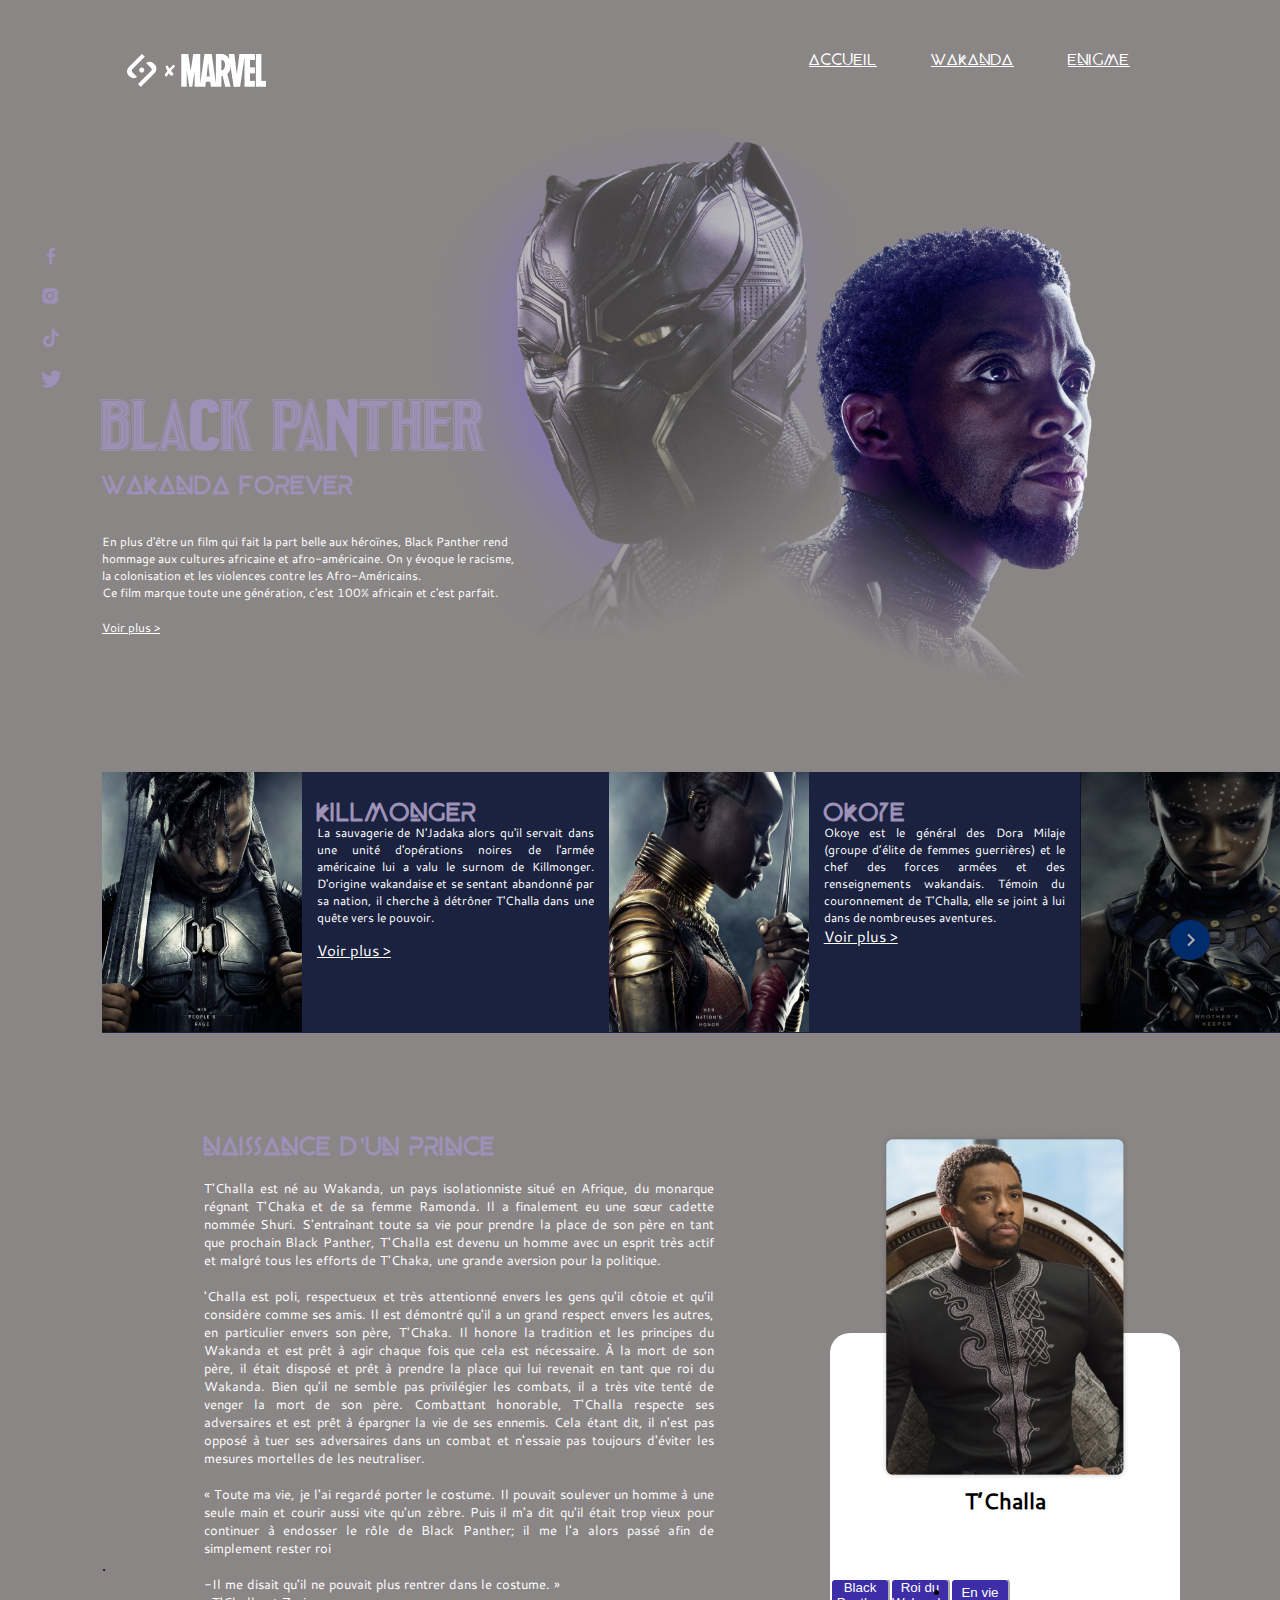
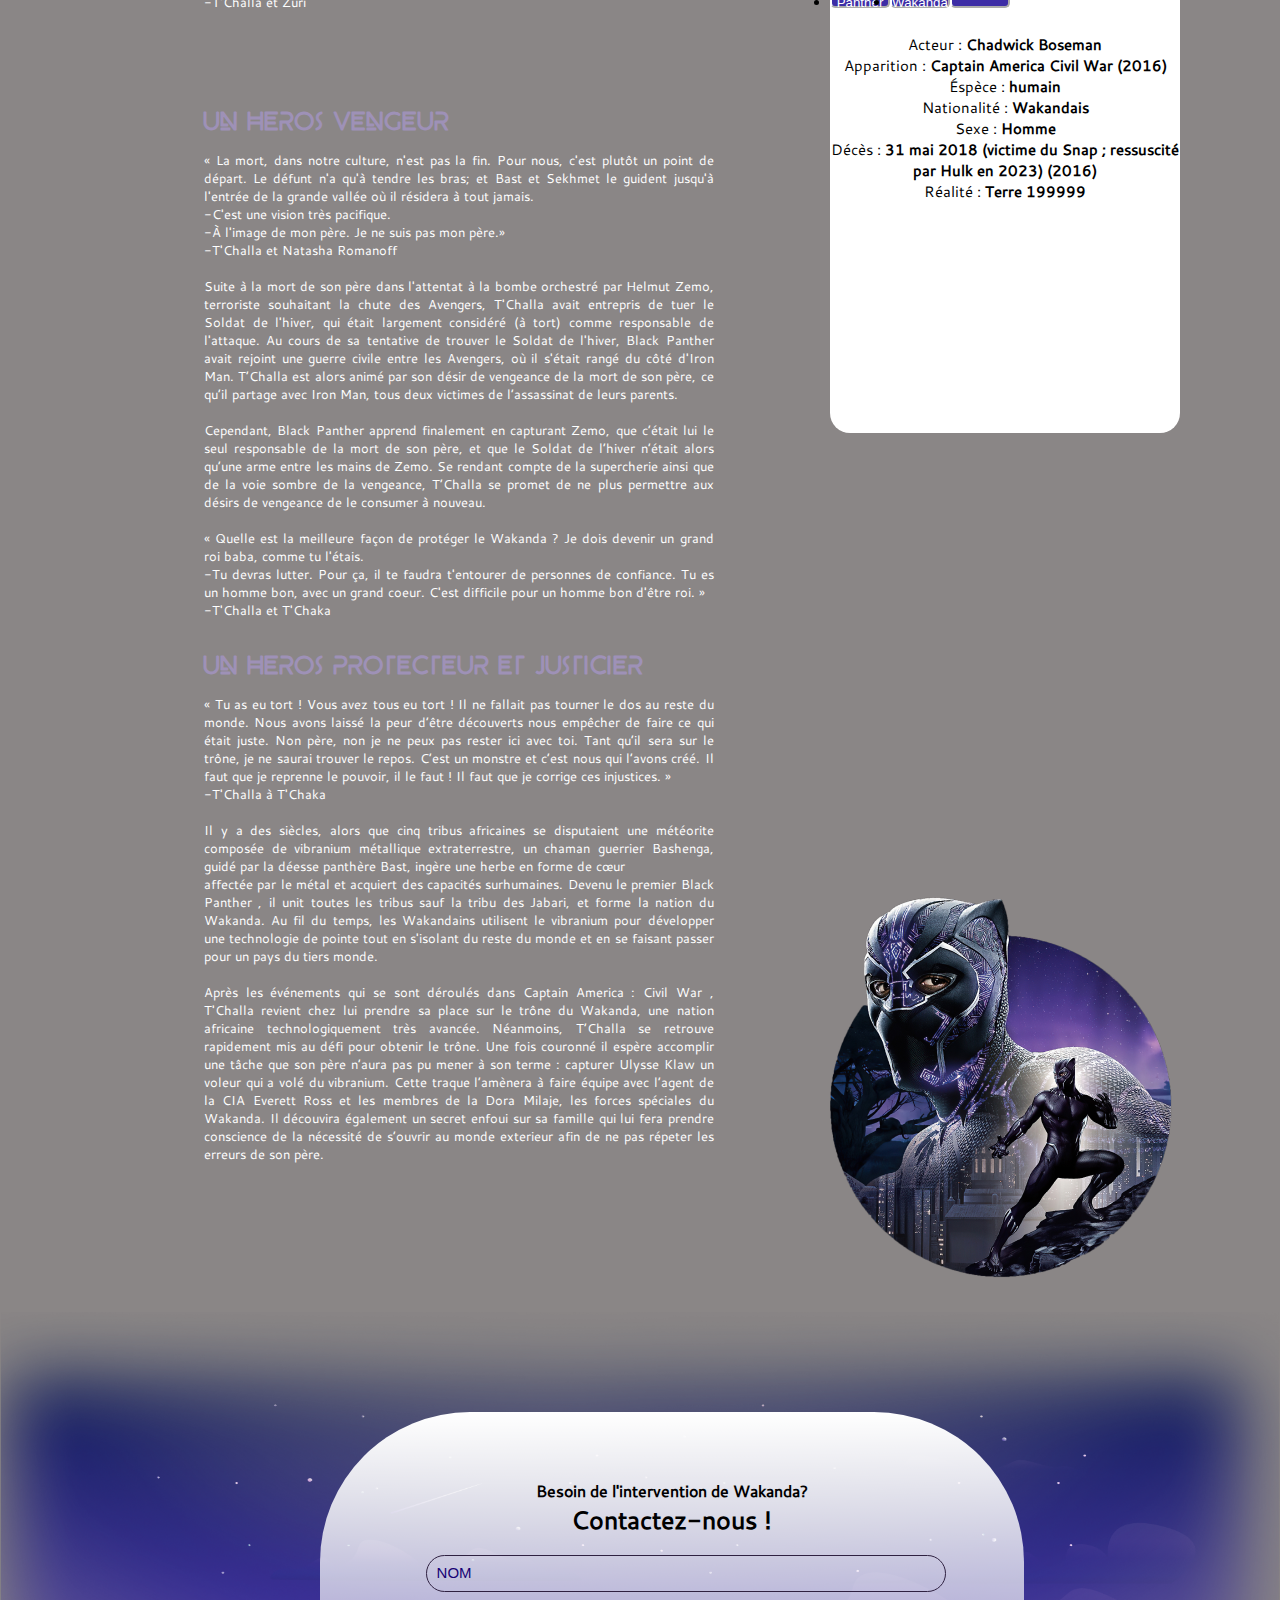
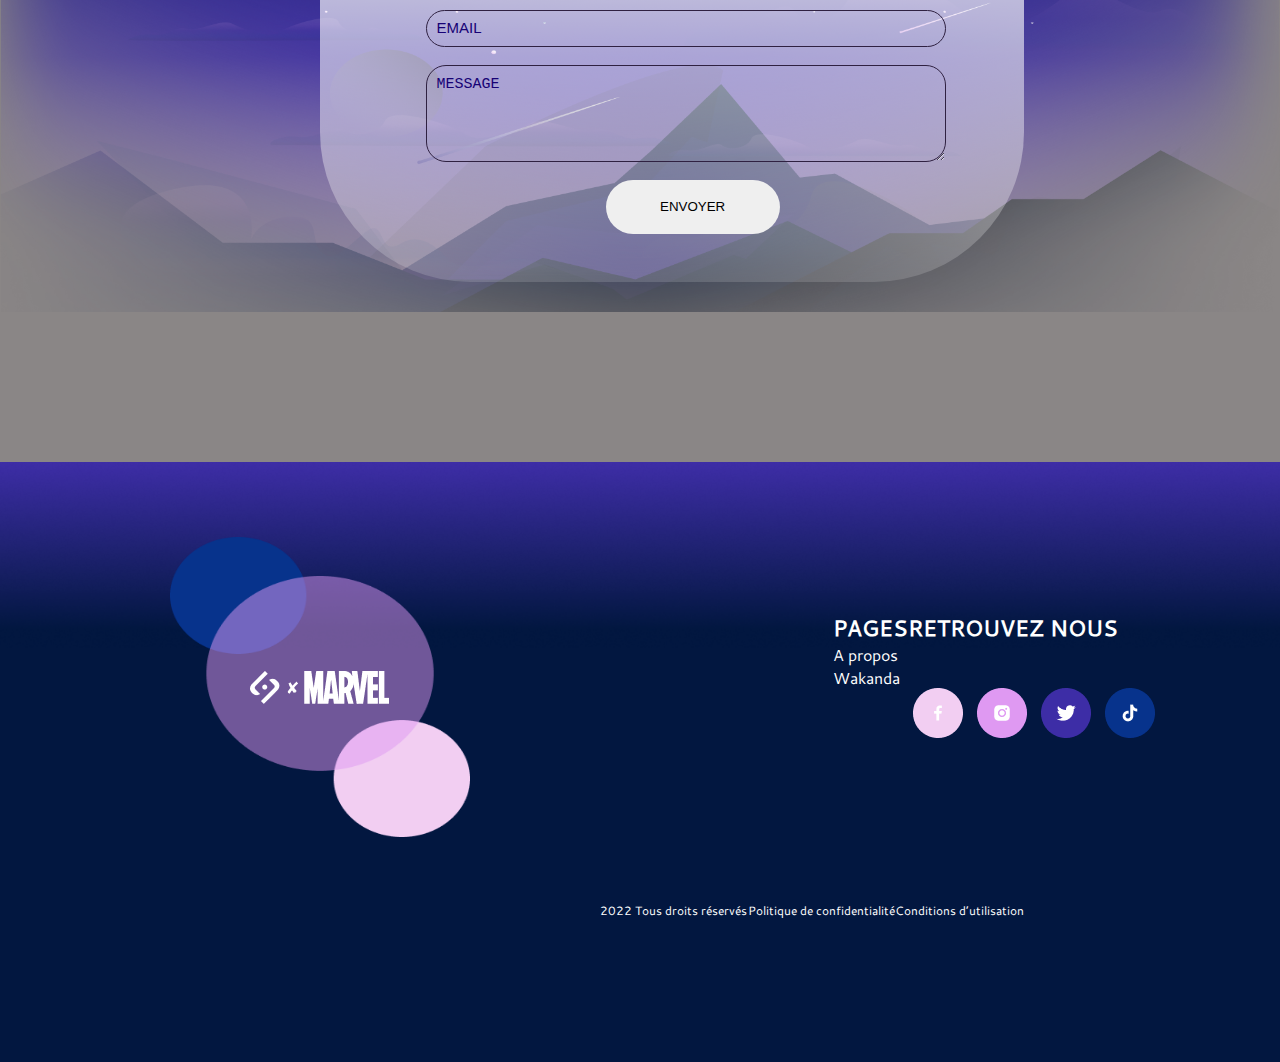
==== index.html @ 8ea6b0b5 "first commit" ====
<!DOCTYPE html>
<html lang="fr">
<head>
    <meta charset="UTF-8">
    <meta http-equiv="X-UA-Compatible" content="IE=edge">
    <meta name="viewport" content="width=device-width, initial-scale=1.0">
    <link rel="stylesheet" href="./styles/style.css" type="text/css">
    <title>BLACK PANTHER</title>
</head>
<body>
    <div class="line1"></div>
    <div class="line"></div>
    <header>
        <nav class="container">
            <div>
                <a href="./index.html">
                    <img class="logo" src="./illustration/ofpages/footer2.png" alt="logo">
                </a>
            </div>
            <ul>
                <li><a href="index.html">ACCUEIL</a></li>
                <li><a href="wakanda.html">WAKANDA</a></li>
                <li><a href="enigmes.html">ENIGME</a></li>
            </ul>
        </nav>
    </header>
<main>
        <div class="espace-vertical"></div>
     <div class="espace-vertical"></div>
     <div class="scroll">
        <a href="http://www.marvel-cineverse.fr/pages/mcu/encyclopedie/personnages/black-panther.html">
            <img src="./illustration/ofpages/icon_facebook.png" alt="facebook logo">
        </a>
        <a href="http://www.marvel-cineverse.fr/pages/mcu/encyclopedie/personnages/black-panther.html">
            <img src="./illustration/ofpages/icon_instagram.png" alt="instagram logo">
        </a>
        <a href="http://www.marvel-cineverse.fr/pages/mcu/encyclopedie/personnages/black-panther.html">
            <img src="./illustration/ofpages/icon_tiktok.png" alt="tiktok logo">
        </a>
        <a href="http://www.marvel-cineverse.fr/pages/mcu/encyclopedie/personnages/black-panther.html">
            <img src="./illustration/ofpages/icon_twitter.png" alt="twitter logo">
        </a>
    </div>
        <div class="espace-vertical"></div>
        <section id="perssonage">
            <div class="container">
                <div class="content">
                    <h1>BLACK PANTHER</h1><br>
                    <h2 class="forever">WAKANDA FOREVER</h2><br><br>
                    <p class="text">En plus d'être un film qui fait la part belle aux héroïnes, Black Panther rend hommage aux cultures africaine et afro-américaine. On y évoque le racisme, la colonisation et les violences contre les Afro-Américains.</p>
                    <p class="text">Ce film marque toute une génération, c'est 100% africain et c'est parfait.</p><br>
                    <p class="text"><u>Voir plus &gt;</u></p>
                </div>
            </div>
        </section>
        <div class="espace-vertical"></div><br><br>

    <section id="slider-multimedia">
        <div class="slider-image">
                    <img src="./illustration/Accueil/Pantherhome2.png" alt="killmonger">
                </div>
                <div class="slider-content">
                    <h2 class="forever">KILLMONGER</h2>
                    <p class="personnes">La sauvagerie de N'Jadaka alors qu'il servait dans une unité d'opérations noires de l'armée 
                        américaine lui a valu le surnom de Killmonger. D'origine wakandaise et se sentant abandonné par sa nation, il cherche à détrôner T'Challa dans une quête vers le pouvoir.</p><br>
                    <p><u>Voir plus &gt;</u></p>
                </div>
        <div class="slider-image">
                    <img src="./illustration/Accueil/Pantherhome3.png" alt="okoye">
                </div>
                <div class="slider-content">
                    <h2 class="forever">OKOYE</h2>
                    <p class="personnes">Okoye est le général des Dora Milaje 
                        (groupe d’élite de femmes guerrières) et le chef des forces armées et
                        des renseignements wakandais. Témoin du
                        couronnement de T'Challa, elle se joint à lui dans de
                        nombreuses aventures.</p>
                        <p><u>Voir plus &gt;</u></p>
            </div>
            <div class="slider-image">
                <img src="./illustration/Accueil/Pantherhome4.png" alt="" style="position: relative; z-index: 2;">
                <img src="./illustration/ofpages/right-button.png" alt="" style=" width:40px; height:40px; position: absolute; z-index: 10; right: 70px; top: 890px;">
            </div>
        
    </section>
    <div class="espace-vertical"></div>
   <div class="big-box">
    <section id="article">
        <h2>NAISSANCE D'UN PRINCE</h2><br>
          <p class="description">T'Challa est né au Wakanda, un pays isolationniste situé en Afrique, du monarque régnant T'Chaka et de sa femme
            Ramonda. Il a finalement eu une sœur cadette nommée Shuri. S'entraînant toute sa vie pour prendre la place de son père
            en tant que prochain Black Panther, T'Challa est devenu un homme avec un esprit très actif et malgré tous les efforts de
            T'Chaka, une grande aversion pour la politique.</p><br>

            <p class="description">'Challa est poli, respectueux et très attentionné envers les gens qu'il côtoie et qu'il considère comme ses amis. Il est
            démontré qu'il a un grand respect envers les autres, en particulier envers son père, T'Chaka. Il honore la tradition et les
            principes du Wakanda et est prêt à agir chaque fois que cela est nécessaire. À la mort de son père, il était disposé et prêt à
            prendre la place qui lui revenait en tant que roi du Wakanda. Bien qu'il ne semble pas privilégier les combats, il a très vite
            tenté de venger la mort de son père. Combattant honorable, T'Challa respecte ses adversaires et est prêt à épargner la vie
            de ses ennemis. Cela étant dit, il n'est pas opposé à tuer ses adversaires dans un combat et n'essaie pas toujours d'éviter les
            mesures mortelles de les neutraliser.</p><br>
            <blockquote><p class="description"> « Toute ma vie, je l'ai regardé porter le costume. Il pouvait soulever un homme à une seule main et courir aussi vite
            qu'un zèbre. Puis il m'a dit qu'il était trop vieux pour continuer à endosser le rôle de Black Panther; il me l'a alors
            passé afin de simplement rester roi</p>.</blockquote>
            <p class="description">-Il me disait qu'il ne pouvait plus rentrer dans le costume. »</p>
            <p class="description">-T'Challa et Zuri</p>
              <div class="espace-vertical"></div>

             <h2>un heros vengeur</h2><br>
             <p class="description">« La mort, dans notre culture, n'est pas la fin. Pour nous, c'est plutôt un point de départ. Le défunt n'a qu'à tendre les
             bras; et Bast et Sekhmet le guident jusqu'à l'entrée de la grande vallée où il résidera à tout jamais.</p>

             <p class="description">-C'est une vision très pacifique.</p>

             <p class="description">-À l'image de mon père. Je ne suis pas mon père.»</p>

             <p class="description">-T'Challa et Natasha Romanoff</p><br>


        <p class="description">Suite à la mort de son père dans l'attentat à la bombe orchestré par Helmut Zemo, terroriste souhaitant la chute des
             Avengers, T'Challa avait entrepris de tuer le Soldat de l'hiver, qui était largement considéré (à tort) comme responsable de
             l'attaque. Au cours de sa tentative de trouver le Soldat de l'hiver, Black Panther avait rejoint une guerre civile entre les
             Avengers, où il s'était rangé du côté d'Iron Man. T’Challa est alors animé par son désir de vengeance de la mort de son père,
             ce qu’il partage avec Iron Man, tous deux victimes de l’assassinat de leurs parents.</p><br>


        <p class="description">Cependant, Black Panther apprend finalement en capturant Zemo, que c’était lui le seul responsable de la mort de son
             père, et que le Soldat de l’hiver n’était alors qu’une arme entre les mains de Zemo. Se rendant compte de la supercherie
             ainsi que de la voie sombre de la vengeance, T’Challa se promet de ne plus permettre aux désirs de vengeance de le
             consumer à nouveau.</p><br>


        <p class="description">« Quelle est la meilleure façon de protéger le Wakanda ? Je dois devenir un grand roi baba, comme tu l'étais.</p>

        <p class="description">-Tu devras lutter. Pour ça, il te faudra t'entourer de personnes de confiance. Tu es un homme bon, avec un grand
             coeur. C'est difficile pour un homme bon d'être roi. »</p>

             <p class="description">-T'Challa et T'Chaka</p><br><br>



     <h2>UN HEROS PROTECTEUR ET JUSTICIER</h2><br>
        <p class="description">« Tu as eu tort ! Vous avez tous eu tort ! Il ne fallait pas tourner le dos au reste du monde. Nous avons laissé la peur
             d’être découverts nous empêcher de faire ce qui était juste. Non père, non je ne peux pas rester ici avec toi. Tant qu’il
             sera sur le trône, je ne saurai trouver le repos. C’est un monstre et c’est nous qui l’avons créé. Il faut que je reprenne
             le pouvoir, il le faut ! Il faut que je corrige ces injustices. »</p>

             <p class="description">-T'Challa à T'Chaka</p><br>

           <p class="description"> Il y a des siècles, alors que cinq tribus africaines se disputaient une météorite composée de vibranium métallique
           extraterrestre, un chaman guerrier Bashenga, guidé par la déesse panthère Bast, ingère une herbe en forme de cœur</p>
            <p class="description">affectée par le métal et acquiert des capacités surhumaines. Devenu le premier Black Panther , il unit toutes les tribus sauf
            la tribu des Jabari, et forme la nation du Wakanda. Au fil du temps, les Wakandains utilisent le vibranium pour développer
            une technologie de pointe tout en s'isolant du reste du monde et en se faisant passer pour un pays du tiers monde.</p><br>

        <p class="description">Après les événements qui se sont déroulés dans Captain America : Civil War , T'Challa revient chez lui prendre sa place sur
              le trône du Wakanda, une nation africaine technologiquement très avancée. Néanmoins, T’Challa se retrouve rapidement
              mis au défi pour obtenir le trône. Une fois couronné il espère accomplir une tâche que son père n’aura pas pu mener à son
              terme : capturer Ulysse Klaw un voleur qui a volé du vibranium. Cette traque l’amènera à faire équipe avec l’agent de la CIA
              Everett Ross et les membres de la Dora Milaje, les forces spéciales du Wakanda. Il découvira également un secret enfoui
              sur sa famille qui lui fera prendre conscience de la nécessité de s’ouvrir au monde exterieur afin de ne pas répeter les
              erreurs de son père.</p>
    </section>

    <div class="espace-vertical"></div>


    <section id="carte-identité">
     <div class="carte">
      <div class="TChalla"><img src="illustration/Accueil/Pantherhome5.png" alt="T’Challa">
      </div> 
         <div class="info">
           <h3>T’Challa</h3><br>
            <nav>
               <ul>
                <li><button>Black Panther</button></li>
                <li><button>Roi du Wakanda</button></li>
                <li><button>En vie</button></li>
              </ul>
            </nav>
             <p> Acteur : <strong>Chadwick Boseman</strong> 
             <p> Apparition : <strong> Captain America Civil War (2016)</strong> </p>
             <p> Éspèce : <strong> humain</strong> </p>
             <p>  Nationalité :<strong>  Wakandais</strong> </p>
             <p> Sexe : <strong> Homme</strong> </p>
             <p>Décès : <strong>  31 mai 2018 (victime du Snap ; ressuscité par Hulk en 2023) (2016)</strong> </p>
             <p> Réalité : <strong>Terre 199999</strong> </p>
         </div>

      </div>
 
       <div class="espace-vertical" ></div><div class="espace-vertical" ><div class="espace-vertical" ></div><div class="espace-vertical" ></div><div class="espace-vertical" ></div></div><div class="espace-vertical" ></div><div class="espace-vertical" ></div><div class="espace-vertical" ></div>
     <div class="mask"><img src="./illustration/Accueil/Pantherhome6.png" alt="">
    </div>

    </div>

    </section>

    </div>  

     <div class="espace-vertical" ></div>


    <section id="contact"><div class="espace-vertical"></div>
        <div class="formulaire">
            <div class="form"><br>
                <h4>Besoin de l'intervention de Wakanda?</h4>

                <h3>Contactez-nous !</h3><br>
            
                <form action="fill">
                <label class="titre" for="name"></label>
                <input type="text" id="name" name="name" placeholder="NOM"><br>
                <label class="titre" for="email"></label>
                <input type="email" id="email" name="email" placeholder="EMAIL"><br>
                <label class="titre" for="message"></label>
                <textarea name="message" id="message" cols="15" rows="5" placeholder="MESSAGE"></textarea><br>
                <input type="submit" class="btn" value="ENVOYER">
                </form>
            </div>
        </div>
    </section>
</main>
<footer>
    <div class="footer">
    <div class="footer_content">
        <img class="image1" src="./illustration/ofpages/footer1.png" alt="">
        <img class="image2" src="./illustration/ofpages/footer2.png" alt="">
    </div>
    <div class="footer">
        <div>
            <h2 class="down">PAGES</h2>
            <ul>
                <li><a href="#">A propos</a></li>
                <li><a href="#">Wakanda</a></li>
            </ul>
        </div>
        <div>
            <h2 class="down">RETROUVEZ NOUS</h2>
            <div class="icon">
                <a href="http://www.marvel-cineverse.fr/pages/mcu/encyclopedie/personnages/black-panther.html">
                    <img src="./illustration/ofpages/footer3.png" alt="icon">
                </a>
                <a href="http://www.marvel-cineverse.fr/pages/mcu/encyclopedie/personnages/black-panther.html">
                    <img src="./illustration/ofpages/footer4.png" alt="icon">
                </a>
                <a href="http://www.marvel-cineverse.fr/pages/mcu/encyclopedie/personnages/black-panther.html">
                    <img src="./illustration/ofpages/footer5.png" alt="icon">
                </a>
                <a href="http://www.marvel-cineverse.fr/pages/mcu/encyclopedie/personnages/black-panther.html">
                    <img src="./illustration/ofpages/footer6.png" alt="icon">
                </a>
            </div>
            
        </div>   
        </div>
    </div>
    <div class="condution">
        <a href="#">2022 Tous droits réservés</a>
        <a href="#">Politique de confidentialité</a> 
        <a href="#">Conditions d’utilisation</a> 
        </div>
    </div>

</footer>


</body>

</html>
---- styles/style.css ----
:root{
    --White-color:#fff;
    --Gray-color:#f2cef2;
    --Violet-color:#9e91b7;
    --Rose-color:#df99f2;
    --Bleu1-color:#3d2da6;
    --Bleu2-color:#07338c;
    --bleu3-color:#021740;
}

@font-face{
    font-family: 'beyno';
    src: url(../font/beyno.ttf);
}

@font-face{
    font-family: 'cantarell';
    src: url(../font/Cantarell-Regular.ttf);
}

@font-face{
    font-family: 'panthera';
    src: url(../font/Panthera.ttf);
}

@font-face{
    font-family: 'wakanda';
     src: url(../font/WakandaForever-Regular.ttf);
}

::-webkit-scrollbar {
    width: 10px;
}
  
::-webkit-scrollbar-track {
    background-color: #121931;
}
  
::-webkit-scrollbar-thumb {
    background-color: #ffffff;
    border-radius: 5px;
}

html{
    position: relative;
    z-index: 1;
    background-color: rgb(28, 28, 29);
    
}

html{
    background-image: url(../illustration/ofpages/background.png);
 
    background-color: rgb(138, 134, 134);
}

body{
    position: relative;
    z-index: 2;

}

body{
    background-image: url(../illustration/Accueil/Pantherhome1.png);
    background-repeat: no-repeat;
    background-size: cover;
    background-size: 70%;
    background-position-x: 400px;
    background-position-y: 100px;
}


.espace-vertical{
    height: 100px;
}

*{
    padding: 0;
    margin: 0;
    box-sizing: border-box;
}



nav{
    margin-left: 102px;
    height: 50px;
    display: flex;
    margin-bottom: 10px;
    margin-top: 30px;
    align-items: center;
    justify-content: space-between;
    padding: 30px 0;
    margin-right: 100px;
}

header ul li a{
    color: white;
}

header ul li{
    font-family: 'beyno';
    display: inline-flex;
    margin-right: 50px;
    text-decoration: none;
}

ul li a:hover{
    color: var(--Bleu1-color);
}

.logo{
    margin-top: 25px;
    margin-left: 25px;
}


.scroll{
    display: flex;
    flex-direction: column;
    align-items: center;
    position: fixed;
    left: 40px;
    top: 230px;
    z-index: 10;
    
}

.scroll img{
    margin-top: 15px;
}


.big-box{
    margin-left: 102px;
    text-align: justify;
    display: flex;
    flex-direction: row;
}

.text{
    font-size: 12px;
    justify-content: stretch;
    text-align: start;
    width: 35%;
}

.personnes{
    font-size: 12px;
    
}

h1, h2, h3, h4{
    color: var(--Violet-color) ;
    text-align: left;

}

h1{
    font-family: 'panthera';
    font-size: 50px;
    color: var(--Violet-color);
}

h2{
    font-family: 'beyno';
    font-size: 25px;
    color: var(--Violet-color);
    margin-left: 102px;
}

.forever{
    margin-left: 0;
}

p{
    font-family: 'cantarell';
    text-align: justify;
    color: var(--White-color);
    font-size: 15px;
}

#article .description{
    margin-left: 102px;
    width: 70%;
    text-align: justify;
    font-size: 13px;
}

#perssonage{
    margin-left: 102px;
}

#slider-multimedia{
    margin-left: 102px;
    display: flex;
    background-color: #030e31d5;
}

.slider-image img{
    height: 260px;
    width: 200px;
    margin-top: 0;
    margin-bottom: -3px;
}

.slider-image img{
transition: transform 0.3s ease-in-out;
}

.slider-image img:hover{
    transform: scale(1.3);
}

.slider-content{
font-family: 'cantarell';
font-size: 10px;
margin: 15px;
margin-top: 30px;
}

#multimedia .slider-content{
    padding: 0;
}

/*styles pour identité*/

#carte-identité .carte{
    width: 350px;
    height: 700px;
    margin-top: 200px;
    background-color: var(--White-color);
    border-radius: 20px;
    margin-right: 100px;
}

#carte-identité .carte p{
    color: #000000;
    text-align: center;
    
}

#carte-identité .carte  h3{
    font-family: "cantarell";
    font-size: 22px;
    color: #000000;
    text-align: center;
}

#carte-identité .carte button{
    border-color: var(--White-color);
    color: var(--White-color);
    width: 60px;
    height: 30px;
    border-radius: 5px;
    background-color: var(--Bleu1-color);

}

#carte-identité .carte ul{
    display: inline-flex;
}

#carte-identité .carte .TChalla img{
    position: relative;
    height: 348px;
    width: 250px;
    margin-top: -200px;
    margin-left: 50px;
}

#carte-identité .carte .info nav{
    margin-left: 0;
}

#carte-identité .mask img{
    margin-top: 200px;
    position: relative;
    margin: -80px;
    
}


/*style pour contact*/

#contact {
    background-image: url(../illustration/Accueil/Pantherhome7.png);
    background-repeat: no-repeat;
    background-size: cover;
    height: 600px;
}

#contact .formulaire{
    background: linear-gradient(180deg, #ffffff, #ffffff25);
    display: flex;
    align-items: center;
    justify-content: center;
    border-radius: 150px;
    width: 55%;
    height: 470px;
    margin-left: 25%;

}

#contact .formulaire .form{
    width: 70%;
    align-items: center;
    
}


#contact .form input[type='email'],
#contact .form textarea,
#contact .form input[type='text'] {
    display: block;
    width: 80%;
    padding: 10px;
    border-radius: 20px;
    background-color: transparent;
    border: 1px solid #2f2141;
}

#contact .formulaire .form .btn{
    width: 174px;
    height: 54px;
    border-radius: 38px;
    margin-left: 180px;
    border: #ffffff;
}

#contact .formulaire .form .btn:hover{
    box-shadow:  #021740 0px 0px 20px;
}

#contact .formulaire .form h3{
    font-family: 'cantarell';
    font-size: 25px;
    color: #000000;
    text-align: center;
}

#contact 
.form h4{
    font-family: 'cantarell';
    text-align: center;
    color: #000000;
}


#contact .formulaire .form input {
    width: 520px;
}

#contact .formulaire .form textarea{
    width: 520px;
}

::placeholder{
    color: #170275;
    font-size: 15px;
}




/*style de footer*/

footer{
    background-image: url(../illustration/ofpages/back_footer.png);
    background-repeat: no-repeat;
    background-size: cover;
    height: 600px;
    color: var(--White-color);
}

footer .footer {
    margin-top: 150px;
}

.footer, .footer .footer_text{
    display: flex;
    justify-content: space-between;
}

footer .footer .footer_text{
    align-items: center;
    width: 50%;
}

.image1{
    width: 300px;
    height: 300px;
    position: relative;
    z-index: 3;
}

.image2{
    position: absolute;
    z-index: 4;
    left: 250px;
}

footer .footer_content{
    display: flex;
    align-items: center;
    justify-content: center;
    background-image: url(./Illustrations/Logo/footer1.png);
    background-repeat: no-repeat;
    background-position: center;
    height: 450px;
    width: 50%;
}

footer .footer_text ul li a{
    text-decoration: none;
    color: var(--White-color);
    font-family: "Cantarell";   
}

footer .footer_text ul li{
    display: block;
    text-decoration: none;
}

footer .footer_text h2{
    text-decoration: none;
    font-family: "Cantarell" ;
    font-size: 16px;
    letter-spacing: 28%;
}

.down{
    margin-left: 0;
    font-family: 'cantarell';
    font-size: 22px;
    color: #fff;
}

.icon{
margin-right: 120px;
margin-top: 40px;
width: 100%;
}

footer .icon img{
    padding: 5px;
}

footer
.condution
{
    display: flex;
    align-items: center;
    justify-content: space-between;
   
    margin-top: -10px;
    right: 20px;
    font-family: "Cantarell";
    font-size: 12px;
    margin-right: 20%;
    margin-left: 600px;
}

footer
.condution
a{
    text-decoration: none;
    color: #fff;
}

.page{
  margin-left: -120px ;
}

footer
a{
    text-decoration: none;
    color: #fff;
}

footer 
ul{
    font-family: 'cantarell';
}

footer 
ul li{
    display:flex;
}
/*responsive mobile*/

@media (max-width: 767px) {
  html {
    background-repeat: no-repeat;
    background-size: cover;
    background-color: var(--Gray-color);
  }

  #slider-multimedia{
    display: flex;
    background-color: #030e31d5;
}

  p{
    color: #fff;
  }
  html img{
    size: 40%;
  }

  body {
    background-color: var(--Gray-color);
    width: 100px;
  }

 nav{
    height: 10px;
    display: flex;
    margin-bottom: 10px;
    align-items: center;
    justify-content: space-between;
    padding: 10px 0;
}


footer{
    width: 200px;
    height: 300px;
}

/* Réorganisation du navigation pour un affichage vertical sur mobile */
nav ul {
  display: flex;
}

/* Ajustement la taille du logo */
.logo {
  width: 100%;
  max-width: 200px;
  height: auto;
}

/* Réduction la taille des images des réseaux sociaux */
.scroll img {
  width: 30px;
  height: 30px;
}

/* Ajustement de la taille du texte principal */
.content h1 {
  font-size: 24px;
  color: #fff;
}

.content h2 {
  font-size: 20px;
  color: #fff;
}

.content p {
  font-size: 16px;
  color: #fff;
}

/* Réorganiseation des images du slider */
.slider-image img {
  width: 100%;
  height: auto;
}

/* Ajustement de la taille du texte dans le slider */
.slider-content h2 {
  font-size: 20px;
}

.slider-content p {
  font-size: 16px;
}

/* Réorganiser la carte d'identité */
.carte {
  display: flex;
  flex-direction: column;
}

.info h3 {
  font-size: 20px;
  color: #fff;
}

.info ul {
  display: flex;
  flex-direction: column;
}

.info li {
  margin-bottom: 10px;
}

.info p {
  font-size: 14px;
  color: #fff;
}
  
}
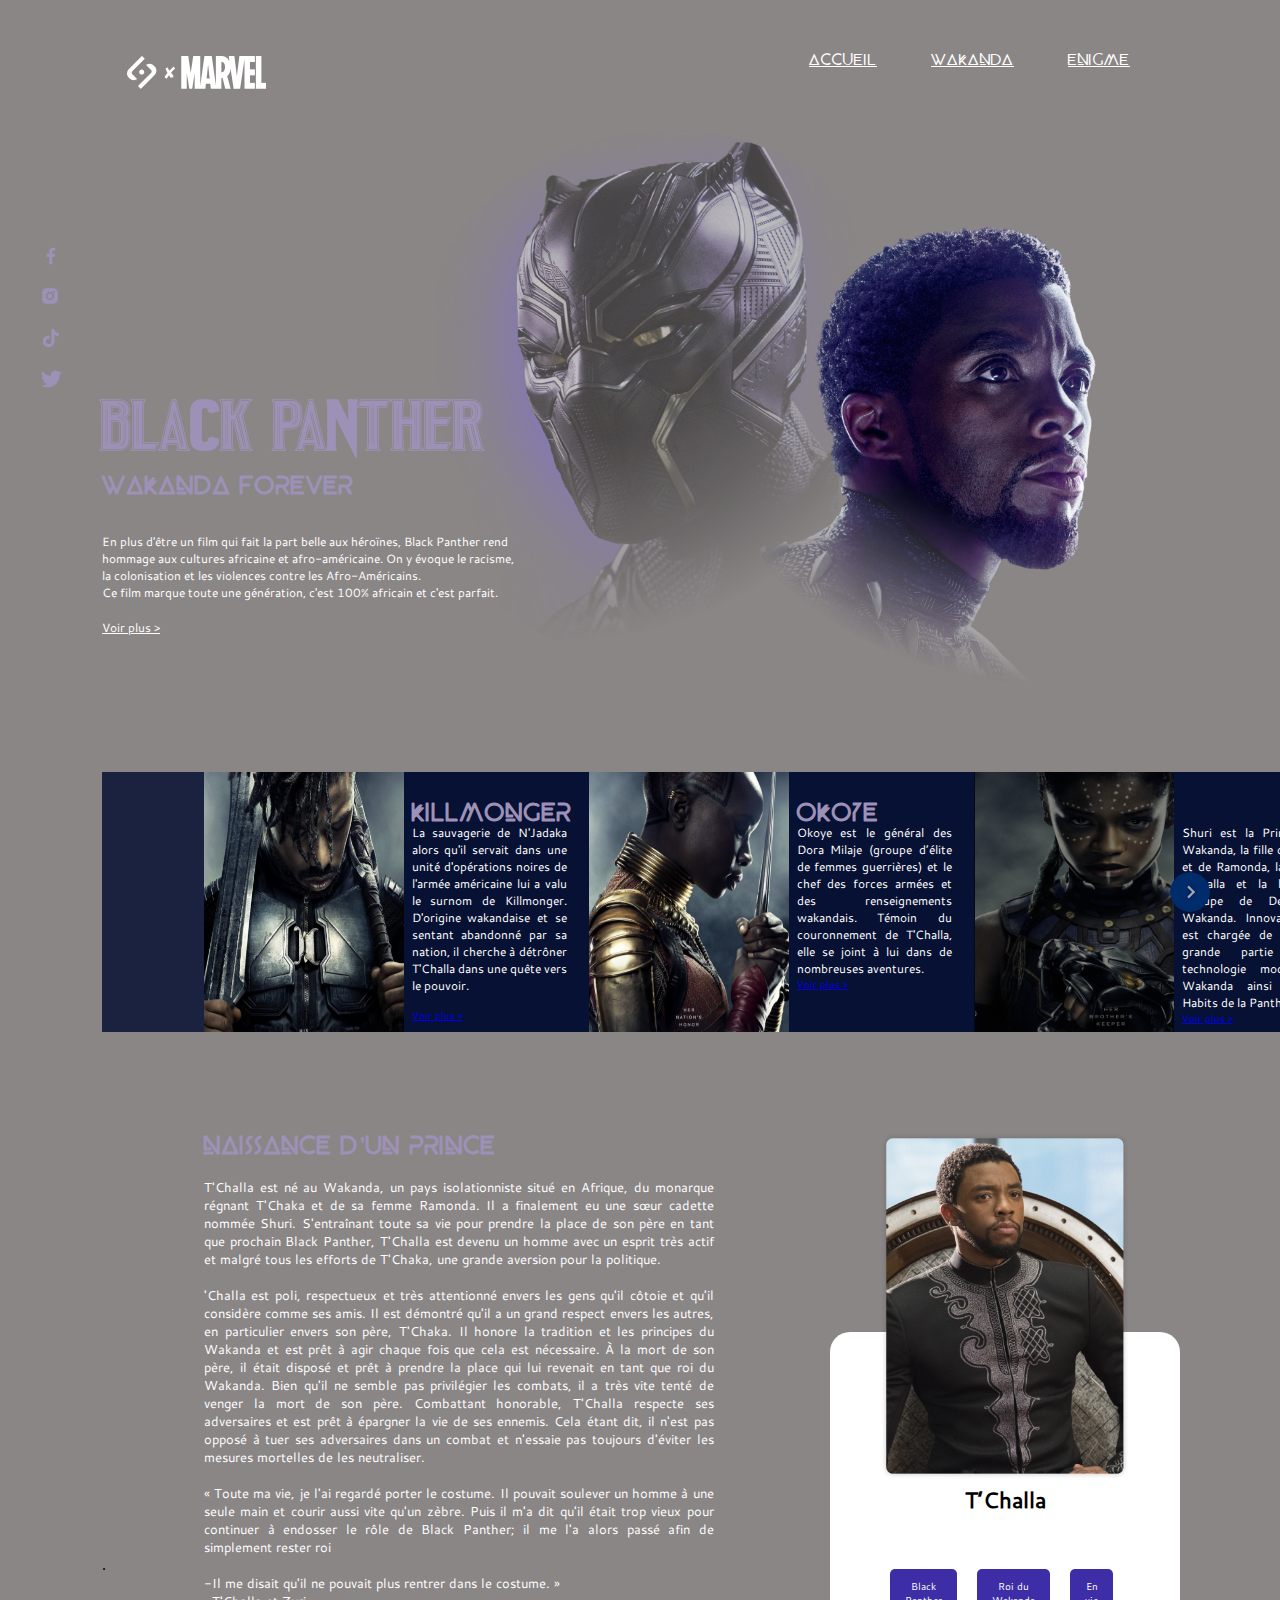
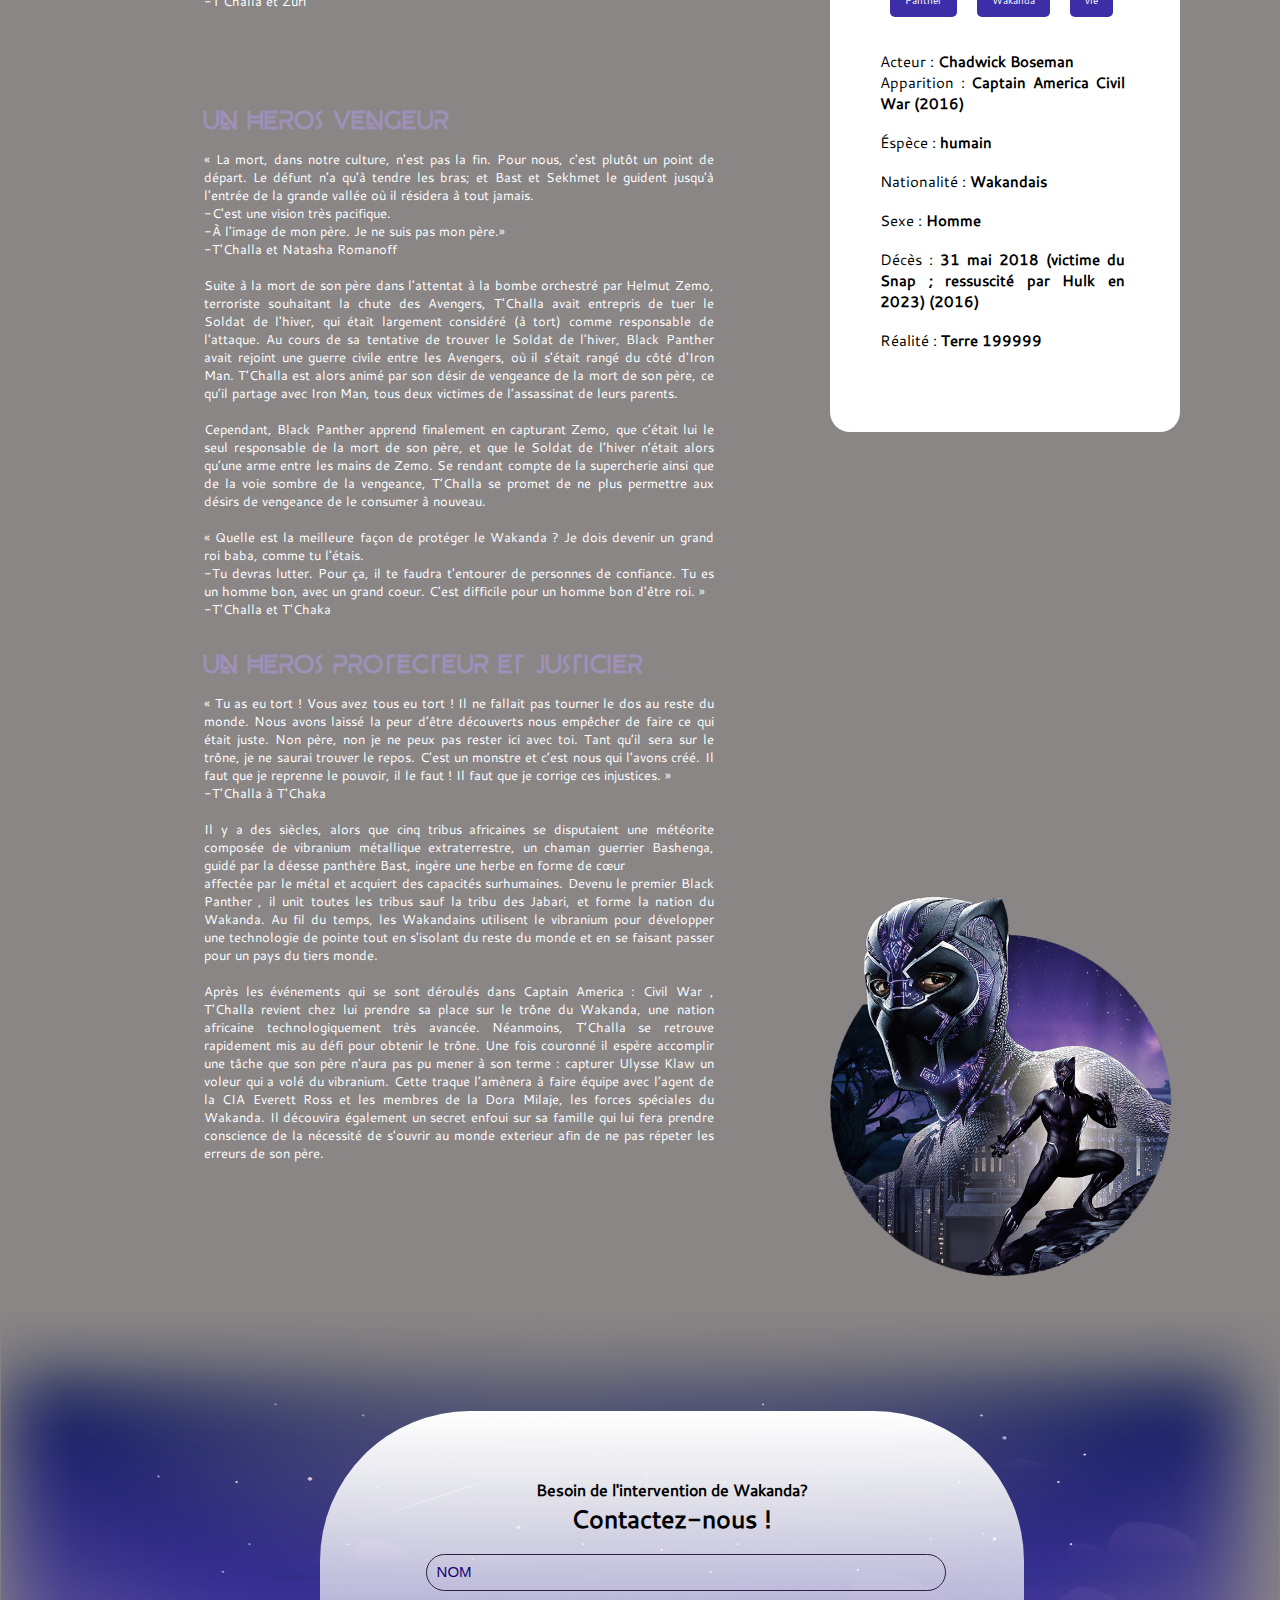
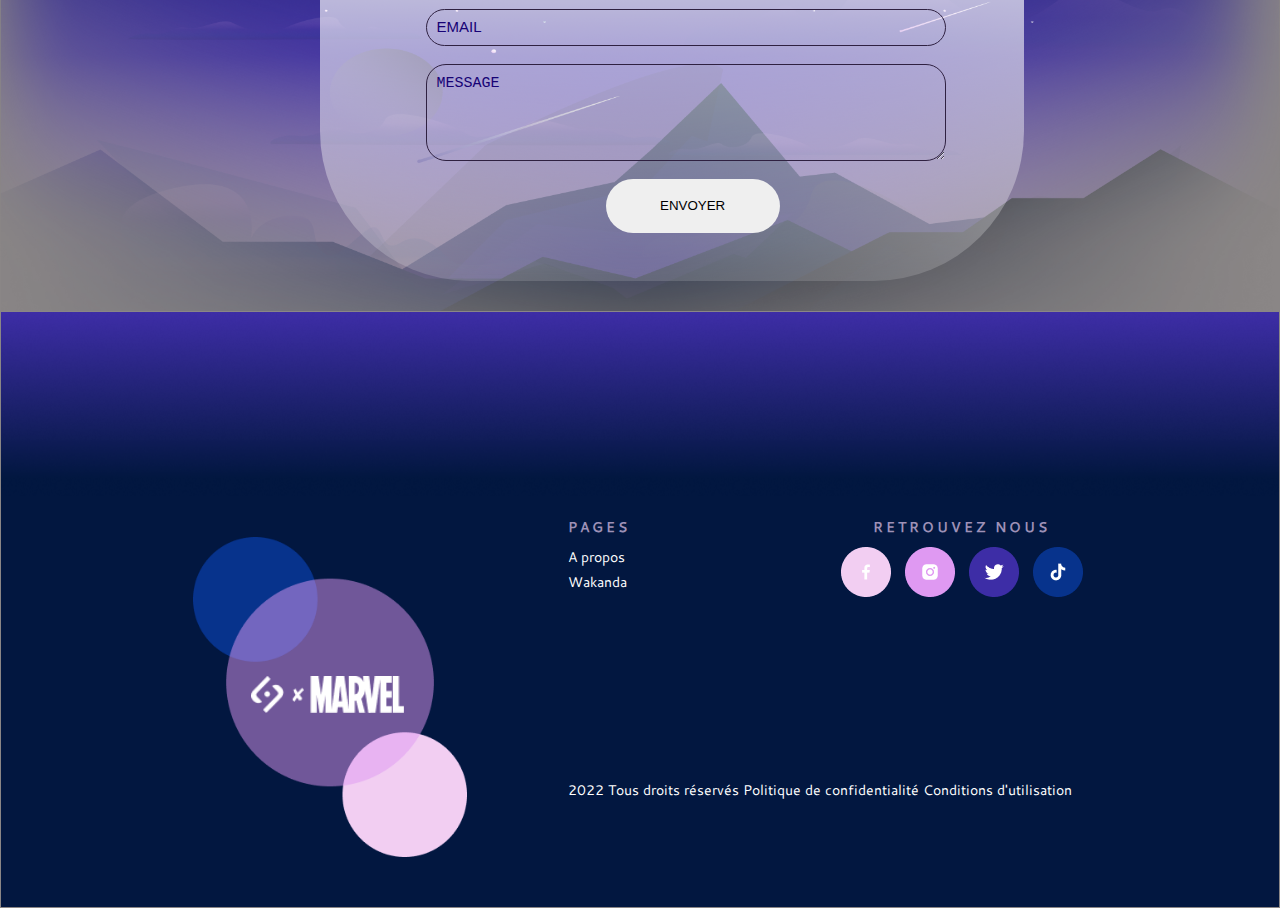
==== commit 251b5f2b: "first commit" ====
--- a/index.html
+++ b/index.html
@@ -5,6 +5,8 @@
     <meta http-equiv="X-UA-Compatible" content="IE=edge">
     <meta name="viewport" content="width=device-width, initial-scale=1.0">
     <link rel="stylesheet" href="./styles/style.css" type="text/css">
+    
+    <script src="https://code.jquery.com/jquery-3.6.0.min.js"></script>
     <title>BLACK PANTHER</title>
 </head>
 <body>
@@ -54,35 +56,117 @@
             </div>
         </section>
         <div class="espace-vertical"></div><br><br>
-
-    <section id="slider-multimedia">
-        <div class="slider-image">
+        
+    <div id="carousel-container" class="exclude-fade">
+
+        <section id="slider-multimedia">
+            <div class="slide-content">
+                <div class="slider-image">
                     <img src="./illustration/Accueil/Pantherhome2.png" alt="killmonger">
                 </div>
-                <div class="slider-content">
+                <div class="slider-text">
                     <h2 class="forever">KILLMONGER</h2>
-                    <p class="personnes">La sauvagerie de N'Jadaka alors qu'il servait dans une unité d'opérations noires de l'armée 
-                        américaine lui a valu le surnom de Killmonger. D'origine wakandaise et se sentant abandonné par sa nation, il cherche à détrôner T'Challa dans une quête vers le pouvoir.</p><br>
-                    <p><u>Voir plus &gt;</u></p>
-                </div>
-        <div class="slider-image">
+                    <p class="personnes">La sauvagerie de N'Jadaka alors qu'il servait dans une unité d'opérations noires de l'armée américaine lui a valu le surnom de Killmonger. D'origine wakandaise et se sentant abandonné par sa nation, il cherche à détrôner T'Challa dans une quête vers le pouvoir.</p><br>
+                    <a href="#article">Voir plus &gt;</a>
+                </div>
+            </div>
+            <div class="slide-content">
+                <div class="slider-image">
                     <img src="./illustration/Accueil/Pantherhome3.png" alt="okoye">
                 </div>
-                <div class="slider-content">
+                <div class="slider-text">
                     <h2 class="forever">OKOYE</h2>
-                    <p class="personnes">Okoye est le général des Dora Milaje 
-                        (groupe d’élite de femmes guerrières) et le chef des forces armées et
-                        des renseignements wakandais. Témoin du
-                        couronnement de T'Challa, elle se joint à lui dans de
-                        nombreuses aventures.</p>
-                        <p><u>Voir plus &gt;</u></p>
-            </div>
-            <div class="slider-image">
-                <img src="./illustration/Accueil/Pantherhome4.png" alt="" style="position: relative; z-index: 2;">
-                <img src="./illustration/ofpages/right-button.png" alt="" style=" width:40px; height:40px; position: absolute; z-index: 10; right: 70px; top: 890px;">
-            </div>
+                    <p class="personnes">Okoye est le général des Dora Milaje (groupe d’élite de femmes guerrières) et le chef des forces armées et des renseignements wakandais. Témoin du couronnement de T'Challa, elle se joint à lui dans de nombreuses aventures.</p>
+                    <a href="#article">Voir plus &gt;</a>
+                </div>
+            </div>
+            <div class="slide-content">
+                <div class="slider-image">
+                    <img src="./illustration/Accueil/Pantherhome4.png" alt="" style="position: relative; z-index: 2;">
+                    
+                </div>
+                <div class="slider-text">
+                    <h2>SHURI</h2>
+                    <p class="personnes">Shuri est la Princesse du Wakanda, la fille de T'Chaka et de Ramonda, la sœur de T'Challa et la leader du Groupe de Design du Wakanda. Innovatrice, elle est chargée de créer une grande partie de la technologie moderne du Wakanda ainsi que les Habits de la Panthère</p>
+                    <a href="#article">Voir plus &gt;</a>
+                </div>
+            </div>
+            <div class="slide-content">
+                <div class="slider-image">
+                    <img src="./illustration/1_Landing_page/Pantherhome_slider_4.png" alt="okoye">
+                </div>
+                <div class="slider-text">
+                    <h2 class="forever">NAKIA</h2>
+                    <p class="personnes">Nakia est une membre des Chiens de Guerre et l'amoureuse de T'Challa. Elle est souvent en mission à travers le monde, assistant aux grandes détresses de nombreux peuples et commence à croire avec force que le Wakanda pourrait activement les aider</p>
+                    <a href="#article">Voir plus &gt;</a>
+                </div>
+            </div>
+            <div class="slide-content">
+                <div class="slider-image">
+                    <img src="./illustration/1_Landing_page/Pantherhome_slider_5.png" alt="okoye">
+                </div>
+                <div class="slider-text">
+                    <h2 class="forever">RAMONDA</h2>
+                    <p class="personnes">Ramonda est la Reine Mère du Wakanda, épouse de T'Chaka et mère de T'Challa et Shuri. Elle se tenait aux côtés de son fils quand il devint le Roi du Wakanda, mais fut forcée de partir en exil lorsque Erik Killmonger vainquit T'Challa et prit le contrôle du trône.</p>
+                    <a href="#article">Voir plus &gt;</a>
+                </div>
+            </div>
+            <div class="slide-content">
+                <div class="slider-image">
+                    <img src="./illustration/1_Landing_page/Pantherhome_slider_6.png" alt="okoye">
+                </div>
+                <div class="slider-text">
+                    <h2 class="forever">W’kabi</h2>
+                    <p class="personnes">W'Kabi est l'ancien chef de la sécurité pour la Tribu de la Porte du Wakanda ainsi que l'ancien meilleur ami de T'Challa. Ayant perdu la foi en son roi pour avoir échouer à capturer Ulysses Klaue, l'homme responsable de la mort de ses parents, W'Kabi apporta son soutien à Erik Killmonger et lui permit de prendre le trône du Wakanda</p>
+                    <a href="#article">Voir plus &gt;</a>
+                </div>
+            </div>
+            <div class="slide-content">
+                <div class="slider-image">
+                    <img src="./illustration/1_Landing_page/Pantherhome_slider_7.png" alt="okoye">
+                </div>
+                <div class="slider-text">
+                    <h2 class="forever">M'Baku</h2>
+                    <p class="personnes">M'Baku est le chef de la Tribu Jabari, un groupe de Wakandais qui s'étaient écartés de la société principale du Wakanda et un fervant opposant du pouvoir de T'Challa, mais échoua à le vaincre lors de l'affrontement rituel pour le trône, avant de l'aider à défendre le Wakanda face à Erik Killmonger</p>
+                    <a href="#article">Voir plus &gt;</a>
+                </div>
+            </div>
+            <div class="slide-content">
+                <div class="slider-image">
+                    <img src="./illustration/1_Landing_page/Pantherhome_slider_8.png" alt="okoye">
+                </div>
+                <div class="slider-text">
+                    <h2 class="forever">Zuri</h2>
+                    <p class="personnes">Zuri était un ancien membre des Chiens de Guerre et un shaman Wakandais, loyal conseiller de son Roi. Après avoir gardé les secrets de T'Chaka à propos de sa gestion de la mort de N'Jobu dans le passé, Zuri continua à soutenir le Roi du Wakanda alors que T'Challa reprenait le trône</p>
+                    <a href="#article">Voir plus &gt;</a>
+                </div>
+            </div>
+            <div class="slide-content">
+                <div class="slider-image">
+                    <img src="./illustration/1_Landing_page/Pantherhome_slider_9.png" alt="okoye">
+                </div>
+                <div class="slider-text">
+                    <h2 class="forever">EVERETT KENNETH ROSS</h2>
+                    <p class="personnes">L'Agent Everett Ross est un agent de la CIA et un ancien Commissaire Exécutif à l'Antiterrorisme pour la Force Conjointe AntiTerroriste. Après avoir quitté la Force Conjointe AntiTerroriste, Ross fut chargé de traquer et neutraliser Ulysses Klaue, ce qui plaça Ross sur le chemin de Black Panther, qui cherchait à capturer de nouveau Klaue pour ses crimes passés.</p>
+                    <a href="#article">Voir plus &gt;</a>
+                </div>
+            </div>
+            <div class="slide-content">
+                <div class="slider-image">
+                    <img src="./illustration/1_Landing_page/Pantherhome_slider_10.png" alt="okoye">
+                </div>
+                <div class="slider-text">
+                    <h2 class="forever">ULYSSE KLAUE</h2>
+                    <p class="personnes">Ulysses Klaue est un criminel international, gangster et vendeur d'armes sur le marché noir. En 1992, il collabora avec N'Jobu afin de voler une quantité importante de vibranium au Wakanda. Bien qu'il soit parvenu à voler et à s'échapper avec un stock important, il reçut une marque sur le cou de la part des Wakandais.</p>
+                    <a href="#article">Voir plus &gt;</a>
+                </div>
+            </div>
+            
+        </section>
+        <img class="next-slide" src="./illustration/ofpages/right-button.png" alt="next-slide">
+    </div>
         
-    </section>
+        
     <div class="espace-vertical"></div>
    <div class="big-box">
     <section id="article">
@@ -177,14 +261,15 @@
                 <li><button>Roi du Wakanda</button></li>
                 <li><button>En vie</button></li>
               </ul>
-            </nav>
-             <p> Acteur : <strong>Chadwick Boseman</strong> 
-             <p> Apparition : <strong> Captain America Civil War (2016)</strong> </p>
-             <p> Éspèce : <strong> humain</strong> </p>
-             <p>  Nationalité :<strong>  Wakandais</strong> </p>
-             <p> Sexe : <strong> Homme</strong> </p>
-             <p>Décès : <strong>  31 mai 2018 (victime du Snap ; ressuscité par Hulk en 2023) (2016)</strong> </p>
-             <p> Réalité : <strong>Terre 199999</strong> </p>
+            </nav><br>
+             <p> Acteur : <strong>Chadwick Boseman</strong><br>
+
+             <p> Apparition : <strong> Captain America Civil War (2016)</strong></p><br>
+             <p> Éspèce : <strong> humain</strong> </p><br>
+             <p>  Nationalité :<strong>  Wakandais</strong> </p><br>
+             <p> Sexe : <strong> Homme</strong> </p><br>
+             <p>Décès : <strong>  31 mai 2018 (victime du Snap ; ressuscité par Hulk en 2023) (2016)</strong> </p><br>
+             <p> Réalité : <strong>Terre 199999</strong> </p><br>
          </div>
 
       </div>
@@ -222,50 +307,51 @@
         </div>
     </section>
 </main>
-<footer>
-    <div class="footer">
-    <div class="footer_content">
-        <img class="image1" src="./illustration/ofpages/footer1.png" alt="">
-        <img class="image2" src="./illustration/ofpages/footer2.png" alt="">
-    </div>
-    <div class="footer">
-        <div>
-            <h2 class="down">PAGES</h2>
+<footer class="reveal">
+    <div class="footerDiv">
+        <div class="logo">
+            <div class="logo__imgCont">
+                <a href="index.html">
+                    <img class="logo__imgCont__img" src="./illustration/ofpages/footer2.png"
+                        alt="SAYNA X MARVEL">
+                </a>
+            </div>
+        </div>
+
+        <div class="pages">
+            <h3>PAGES</h3>
             <ul>
                 <li><a href="#">A propos</a></li>
-                <li><a href="#">Wakanda</a></li>
+                <li><a href="wakanda.html">Wakanda</a></li>
             </ul>
         </div>
-        <div>
-            <h2 class="down">RETROUVEZ NOUS</h2>
-            <div class="icon">
+
+        <div class="findUs">
+            <h3>RETROUVEZ NOUS</h3>
+            <figure>
                 <a href="http://www.marvel-cineverse.fr/pages/mcu/encyclopedie/personnages/black-panther.html">
-                    <img src="./illustration/ofpages/footer3.png" alt="icon">
+                    <img src="./illustration/ofpages/footer3.png" alt="Logo Facebook">
                 </a>
                 <a href="http://www.marvel-cineverse.fr/pages/mcu/encyclopedie/personnages/black-panther.html">
-                    <img src="./illustration/ofpages/footer4.png" alt="icon">
+                    <img src="./illustration/ofpages/footer4.png" alt="Logo Instagram">
                 </a>
                 <a href="http://www.marvel-cineverse.fr/pages/mcu/encyclopedie/personnages/black-panther.html">
-                    <img src="./illustration/ofpages/footer5.png" alt="icon">
+                    <img src="./illustration/ofpages/footer5.png" alt="Logo Twitter">
                 </a>
                 <a href="http://www.marvel-cineverse.fr/pages/mcu/encyclopedie/personnages/black-panther.html">
-                    <img src="./illustration/ofpages/footer6.png" alt="icon">
-                </a>
-            </div>
-            
-        </div>   
-        </div>
-    </div>
-    <div class="condution">
-        <a href="#">2022 Tous droits réservés</a>
-        <a href="#">Politique de confidentialité</a> 
-        <a href="#">Conditions d’utilisation</a> 
+                    <img src="./illustration/ofpages/footer6.png" alt="Logo Tik Tok">
+                </a>
+            </figure>
+        </div>
+
+        <div class="pol">
+            <p><a href="#">2022 Tous droits réservés</a>       <a href="#">Politique de confidentialité</a>        <a href="#">Conditions d'utilisation</a></p>
         </div>
     </div>
 
 </footer>
 
-
+<script src="./scripts/script.js"></script>
 </body>
 
 </html>--- a/styles/style.css
+++ b/styles/style.css
@@ -10,22 +10,22 @@
 
 @font-face{
     font-family: 'beyno';
-    src: url(../font/beyno.ttf);
+    src: url("../font/beyno.ttf");
 }
 
 @font-face{
     font-family: 'cantarell';
-    src: url(../font/Cantarell-Regular.ttf);
+    src: url("../font/Cantarell-Regular.ttf");
 }
 
 @font-face{
     font-family: 'panthera';
-    src: url(../font/Panthera.ttf);
+    src: url("../font/Panthera.ttf");
 }
 
 @font-face{
     font-family: 'wakanda';
-     src: url(../font/WakandaForever-Regular.ttf);
+     src: url("../font/WakandaForever-Regular.ttf");
 }
 
 ::-webkit-scrollbar {
@@ -195,7 +195,56 @@
     margin-left: 102px;
     display: flex;
     background-color: #030e31d5;
-}
+    justify-content: space-between;
+    height: 260px;
+    max-width: 100%;
+    transition: transform 0.5s ease;
+}
+
+#carousel-container {
+    position: relative;
+    margin-left: 102px;
+    display: flex;
+    background-color: #030e31d5;
+    justify-content: space-between;
+    height: 260px;
+    max-width: 100%;
+    transition: transform 0.5s ease;
+    overflow: hidden;
+
+}
+
+
+.slide-content {
+    display: flex;
+    
+}
+
+.slide-content .slider-image {
+    width: 50%;
+}
+
+.slide-content .slider-text{
+    width: 155px;
+    
+}
+
+
+
+.next-slide{
+    margin-top: 100px;
+    width:40px; 
+    height:40px;
+    z-index: 10; 
+    right: 70px; 
+    position: absolute;
+    border-radius: 50%;
+      
+}
+.next-slide:hover {
+    box-shadow: 0px 0px 10px 5px rgba(255, 255, 255, 1);
+  }
+
 
 .slider-image img{
     height: 260px;
@@ -204,26 +253,20 @@
     margin-bottom: -3px;
 }
 
-.slider-image img{
-transition: transform 0.3s ease-in-out;
-}
-
-.slider-image img:hover{
-    transform: scale(1.3);
-}
-
-.slider-content{
+
+.slider-text{
 font-family: 'cantarell';
 font-size: 10px;
 margin: 15px;
 margin-top: 30px;
 }
 
-#multimedia .slider-content{
+#multimedia .slider-text{
     padding: 0;
 }
 
 /*styles pour identité*/
+
 
 #carte-identité .carte{
     width: 350px;
@@ -234,9 +277,11 @@
     margin-right: 100px;
 }
 
-#carte-identité .carte p{
+#carte-identité  p{
     color: #000000;
-    text-align: center;
+    text-align: justify;
+    width: 70%;
+    margin-left: 50px;
     
 }
 
@@ -248,18 +293,24 @@
 }
 
 #carte-identité .carte button{
-    border-color: var(--White-color);
-    color: var(--White-color);
-    width: 60px;
-    height: 30px;
-    border-radius: 5px;
-    background-color: var(--Bleu1-color);
-
-}
-
-#carte-identité .carte ul{
+  display: inline-block;
+  text-decoration: none;
+  font-size: 10px;
+  border-radius: 5px;
+  font-family: "cantarell";
+  background-color: var(--Bleu1-color);
+  color: var(--White-color);
+  padding: 10px 15px;
+  margin: 10px;
+  border: #fff;
+}
+
+#carte-identité ul{
     display: inline-flex;
-}
+    margin-left: 50px;
+    list-style-type: none;
+}
+
 
 #carte-identité .carte .TChalla img{
     position: relative;
@@ -365,129 +416,117 @@
 
 /*style de footer*/
 
-footer{
-    background-image: url(../illustration/ofpages/back_footer.png);
+
+.footerDiv p, 
+.footerDiv a,
+.footerDiv li {
+    font-family: cantarell;
+    font-size: 14px;
+    list-style: none;
+    text-decoration: none;
+    margin: 5px 0;
+    color: #fff;
+}
+
+footer h3 {
+    font-family: Cantarell;
+    font-size: 14px;
+    letter-spacing: 3px;
+    margin: 5px 0 10px;
+}
+
+footer {
+    background: url(../illustration/ofpages/back_footer.png); 
     background-repeat: no-repeat;
-    background-size: cover;
-    height: 600px;
-    color: var(--White-color);
-}
-
-footer .footer {
-    margin-top: 150px;
-}
-
-.footer, .footer .footer_text{
-    display: flex;
-    justify-content: space-between;
-}
-
-footer .footer .footer_text{
-    align-items: center;
-    width: 50%;
-}
-
-.image1{
-    width: 300px;
-    height: 300px;
+    background-size: 100% 100%;
+    border: solid 1px transparent;
+}
+
+.footerDiv {
+    margin: 200px 10% 50px;
+}
+
+.footerDiv {
+    display: grid;
+    grid-template-areas: 
+        "logo logo pages findUs"
+        "logo logo pol pol";
+    gap: 15px;
+}
+
+
+.logo {
+    grid-area: logo;
+}
+
+.pages {
+    grid-area: pages;
+}
+
+.findUs {
+    grid-area: findUs;
+}
+
+.pol {
+    grid-area: pol;
+}
+
+.logo {
+display: flex;
+justify-content: center;
+}
+
+.logo__imgCont {
+    width: 25vw;
+    height: 25vw;
+    min-width: 150px;
+    min-height: 150px;
+    background: url(../illustration/ofpages/footer1.png);
+    background-repeat: no-repeat;
+    background-size: contain;
+    display: flex;
+    justify-content: center;
+    align-items: center;
+    flex-wrap: nowrap;
+}
+
+.logo__imgCont__img {
     position: relative;
-    z-index: 3;
-}
-
-.image2{
-    position: absolute;
-    z-index: 4;
-    left: 250px;
-}
-
-footer .footer_content{
-    display: flex;
-    align-items: center;
-    justify-content: center;
-    background-image: url(./Illustrations/Logo/footer1.png);
-    background-repeat: no-repeat;
-    background-position: center;
-    height: 450px;
-    width: 50%;
-}
-
-footer .footer_text ul li a{
-    text-decoration: none;
-    color: var(--White-color);
-    font-family: "Cantarell";   
-}
-
-footer .footer_text ul li{
-    display: block;
-    text-decoration: none;
-}
-
-footer .footer_text h2{
-    text-decoration: none;
-    font-family: "Cantarell" ;
-    font-size: 16px;
-    letter-spacing: 28%;
-}
-
-.down{
-    margin-left: 0;
-    font-family: 'cantarell';
-    font-size: 22px;
-    color: #fff;
-}
-
-.icon{
-margin-right: 120px;
-margin-top: 40px;
-width: 100%;
-}
-
-footer .icon img{
-    padding: 5px;
-}
-
-footer
-.condution
-{
-    display: flex;
-    align-items: center;
-    justify-content: space-between;
-   
-    margin-top: -10px;
-    right: 20px;
-    font-family: "Cantarell";
-    font-size: 12px;
-    margin-right: 20%;
-    margin-left: 600px;
-}
-
-footer
-.condution
-a{
-    text-decoration: none;
-    color: #fff;
-}
-
-.page{
-  margin-left: -120px ;
-}
-
-footer
-a{
-    text-decoration: none;
-    color: #fff;
-}
-
-footer 
-ul{
-    font-family: 'cantarell';
-}
-
-footer 
-ul li{
-    display:flex;
-}
-/*responsive mobile*/
+    right: 2vw;
+    width: 12vw;
+    min-width: 75px;
+}
+
+.logo__imgCont:hover {
+    transform: scale(110%);
+}
+
+.pages a:hover {
+    text-decoration: underline;
+}
+
+.findUs {
+    display: flex;
+    flex-direction: column;
+    justify-content: top;
+    align-items: center;
+}
+
+.findUs img {
+    max-width: 60px;
+    margin: 0 5px;
+}
+
+.findUs img:hover {
+    transform: scale(110%);
+}
+
+.pol {
+    display: flex;
+    align-items: center;
+}
+    
+/*responsive mobile phone*/
 
 @media (max-width: 767px) {
   html {
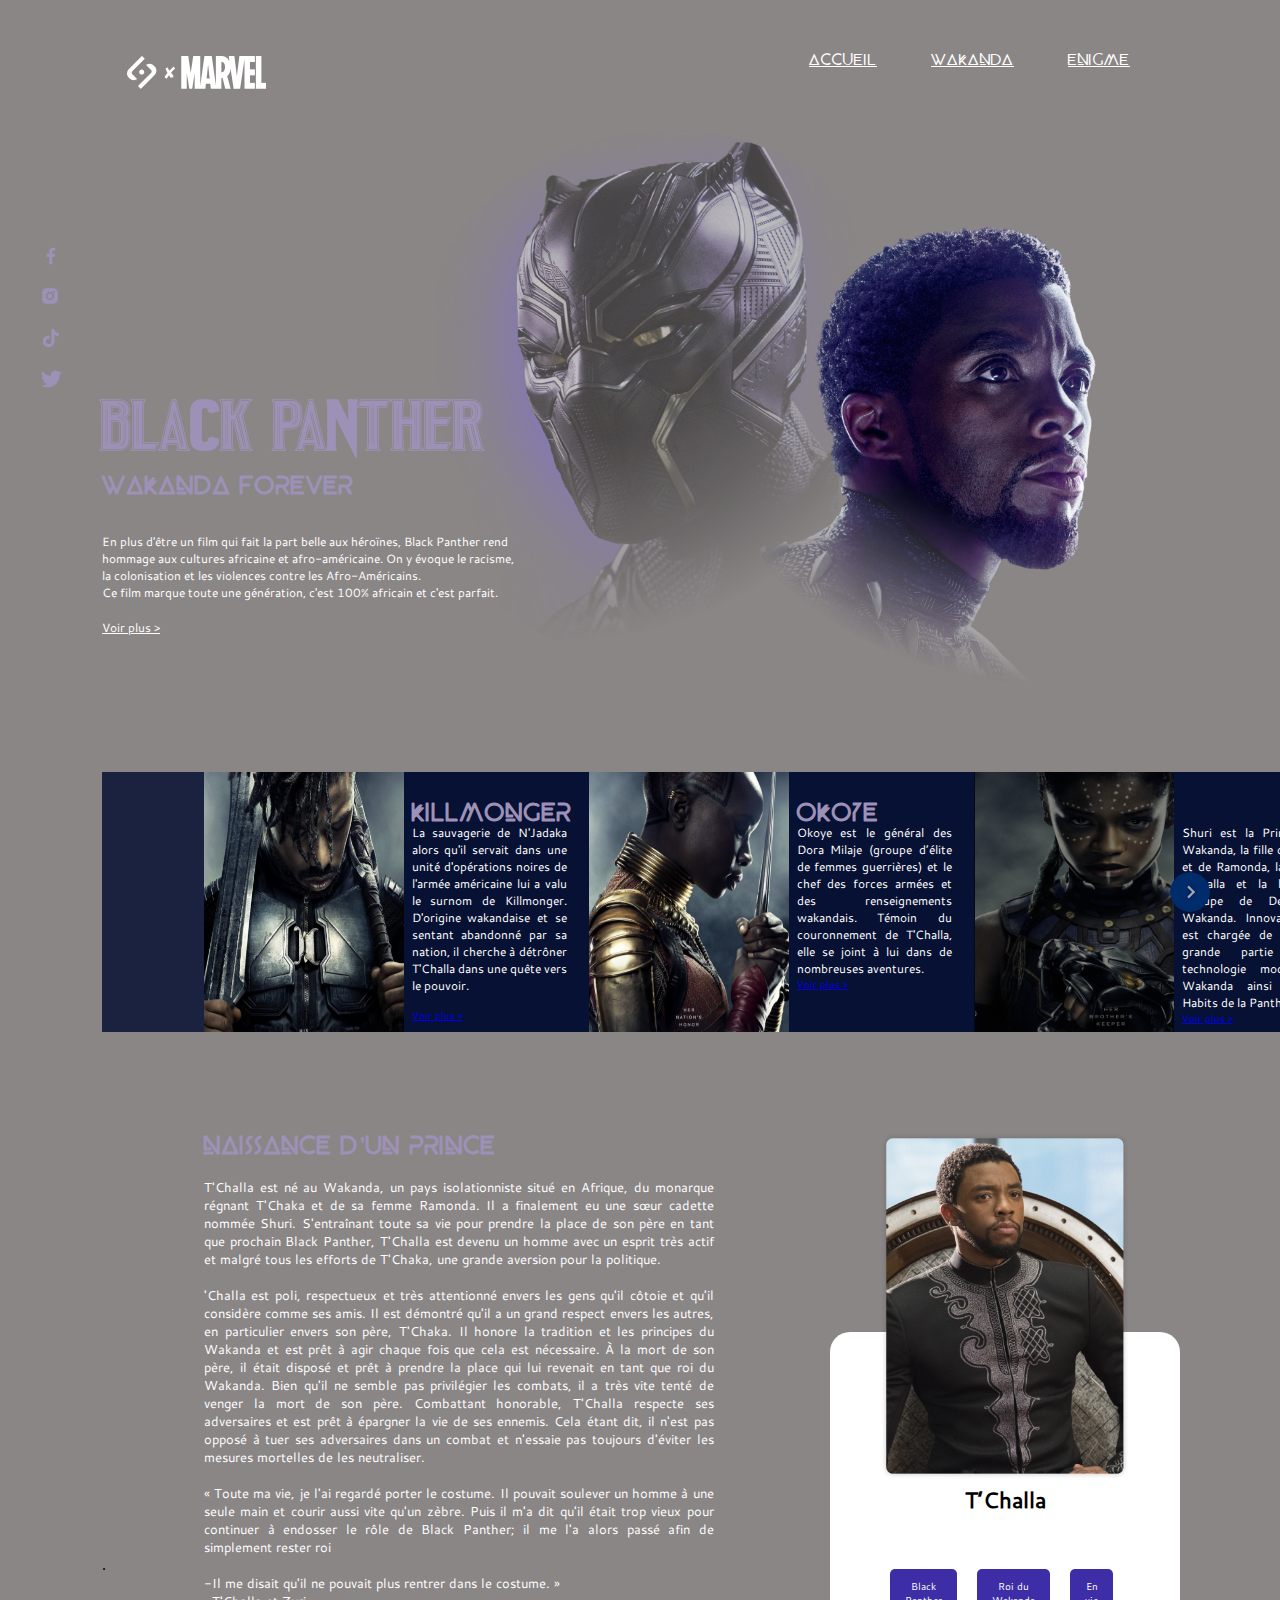
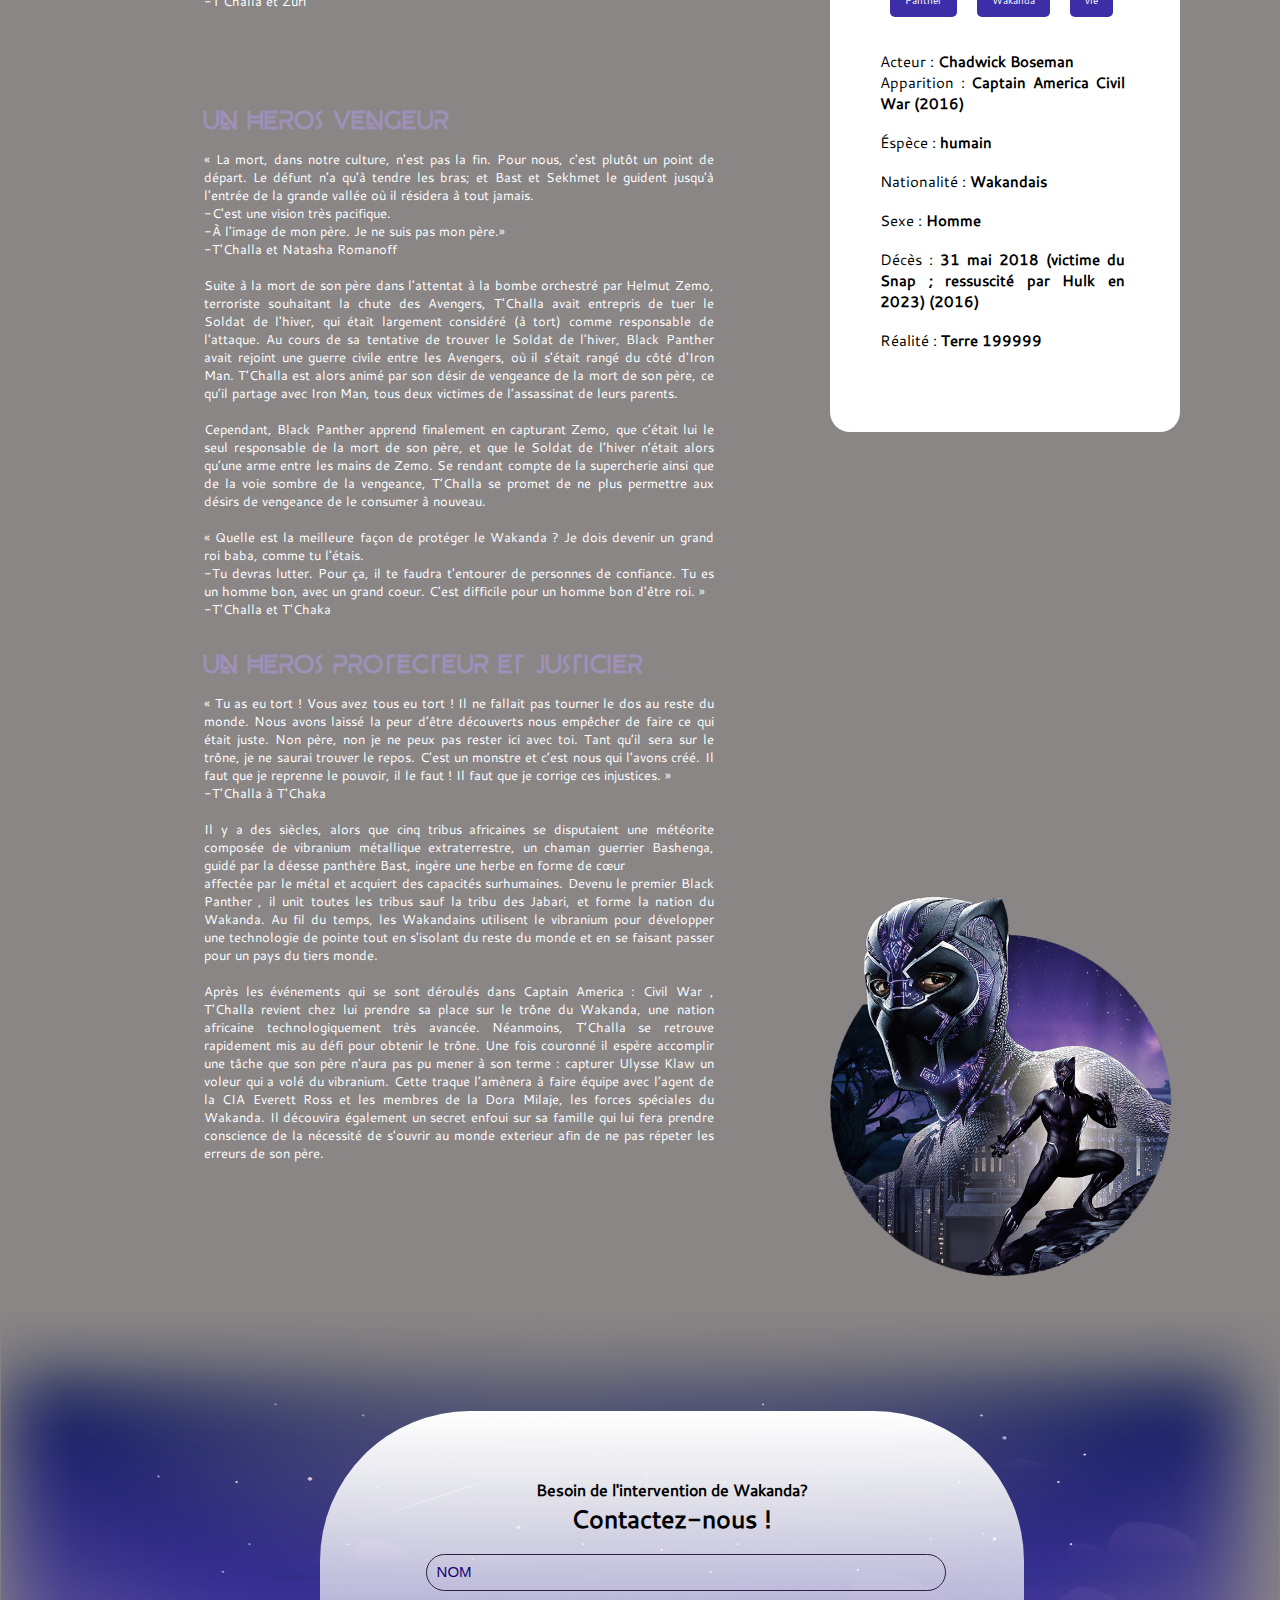
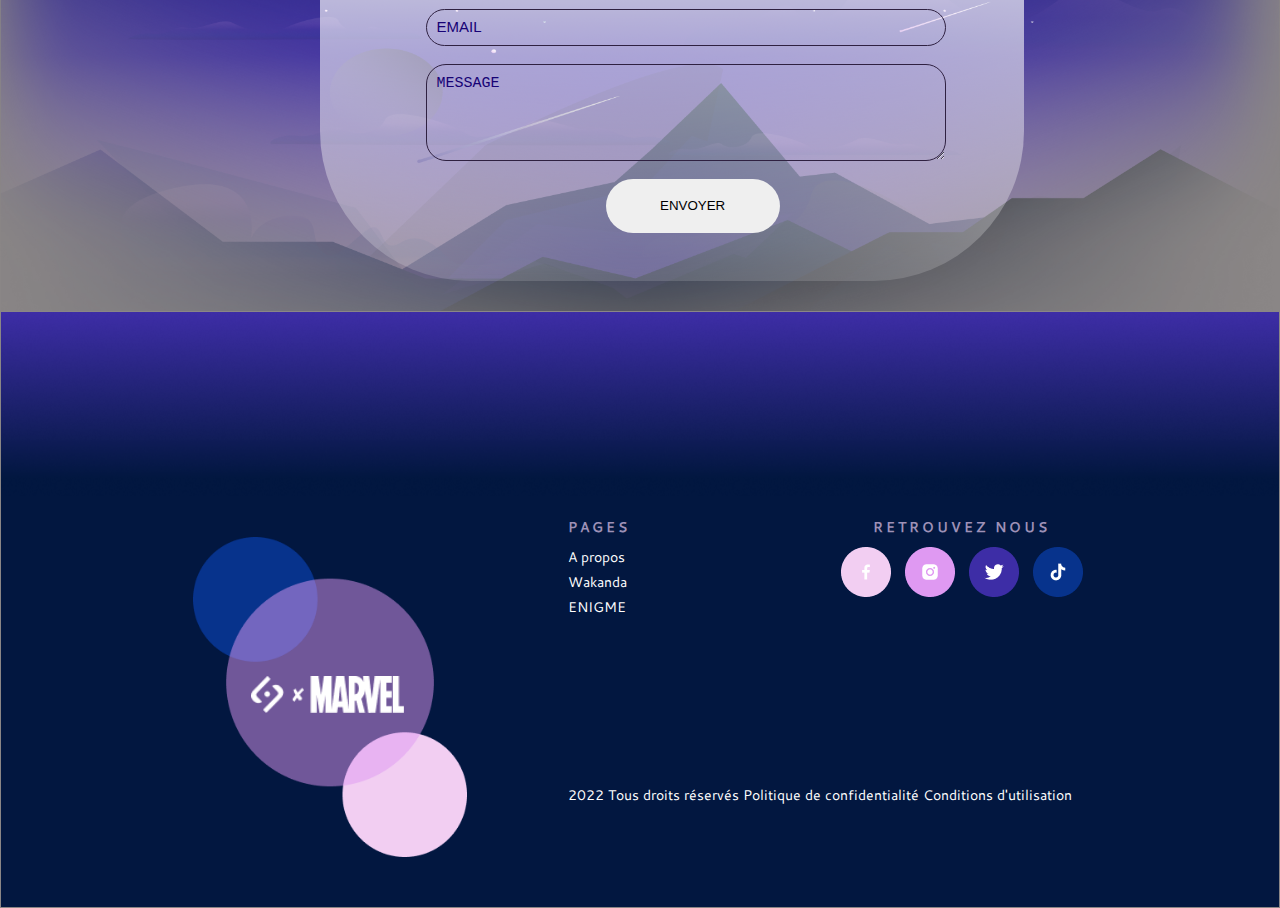
==== commit 9212020c: "adding video" ====
--- a/index.html
+++ b/index.html
@@ -321,8 +321,9 @@
         <div class="pages">
             <h3>PAGES</h3>
             <ul>
-                <li><a href="#">A propos</a></li>
+                <li><a href="#perssonage">A propos</a></li>
                 <li><a href="wakanda.html">Wakanda</a></li>
+                <li><a href="enigmes.html">ENIGME</a></li>
             </ul>
         </div>
 
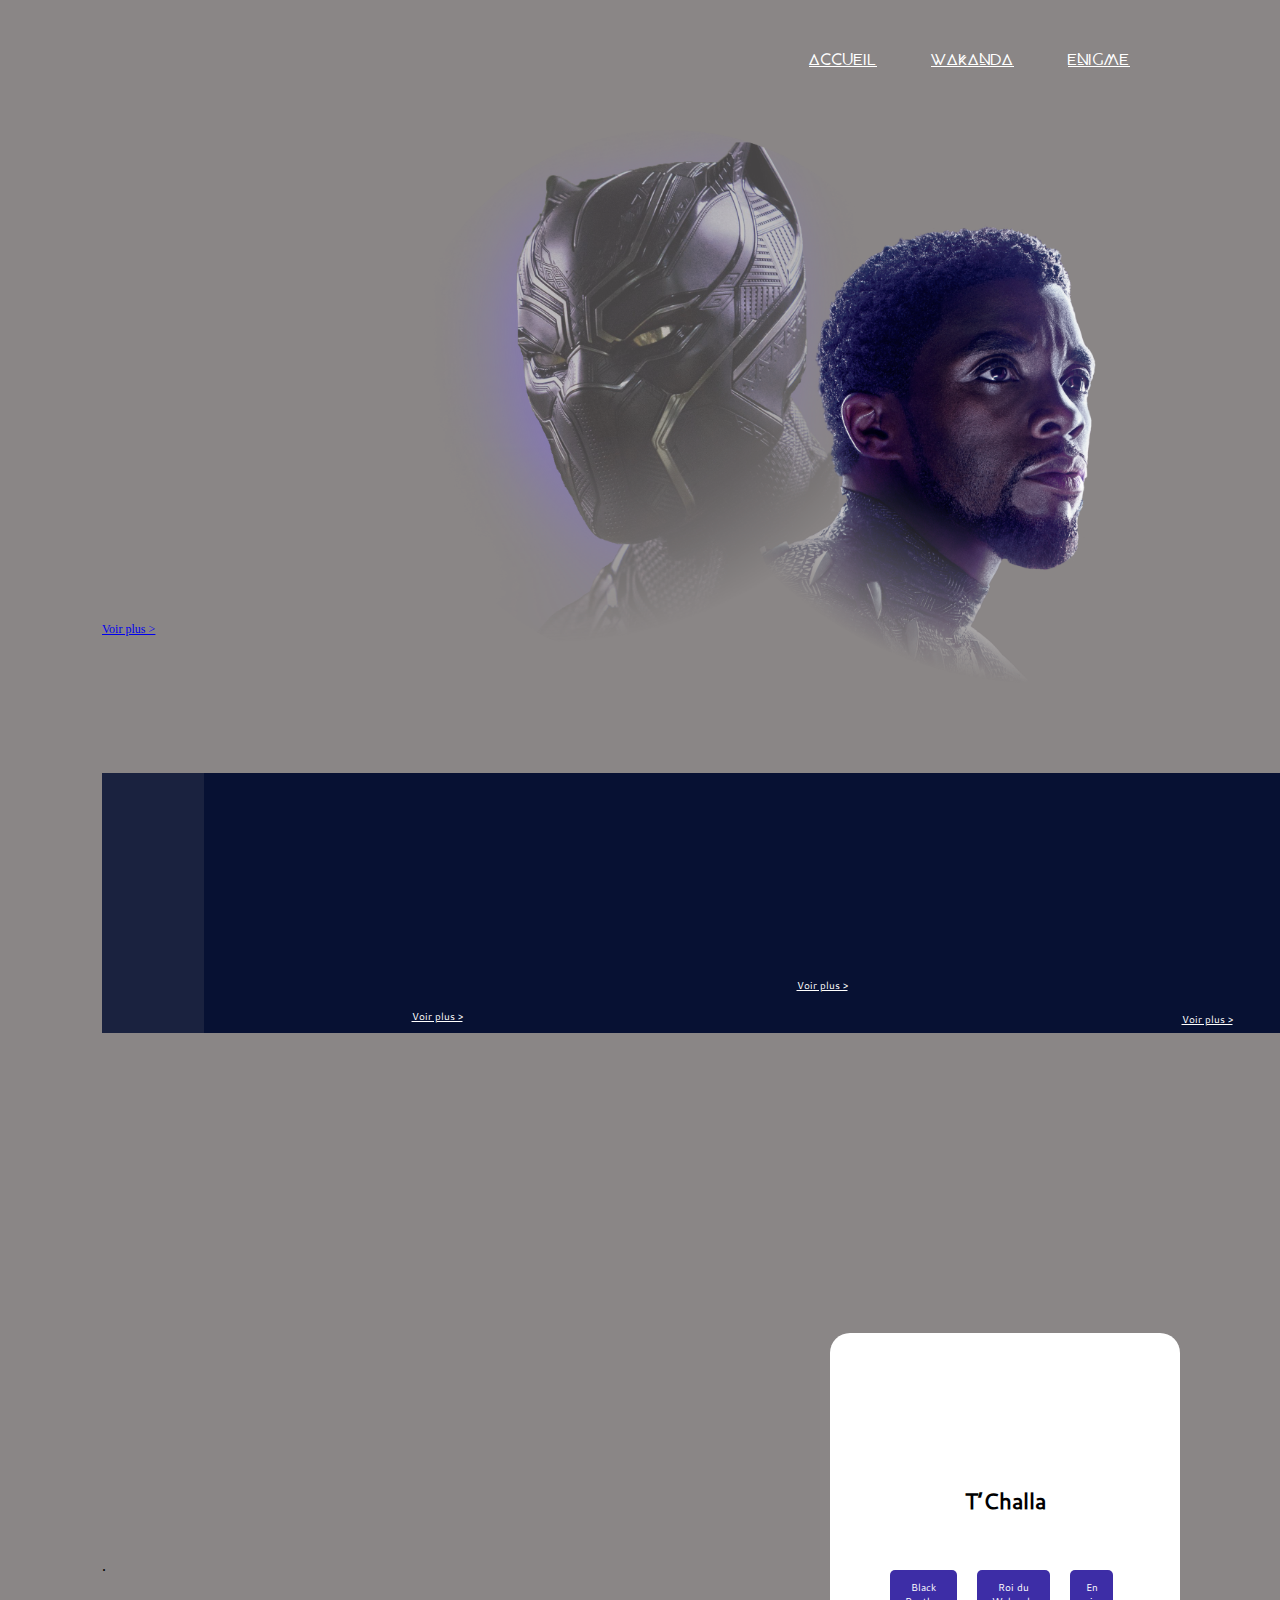
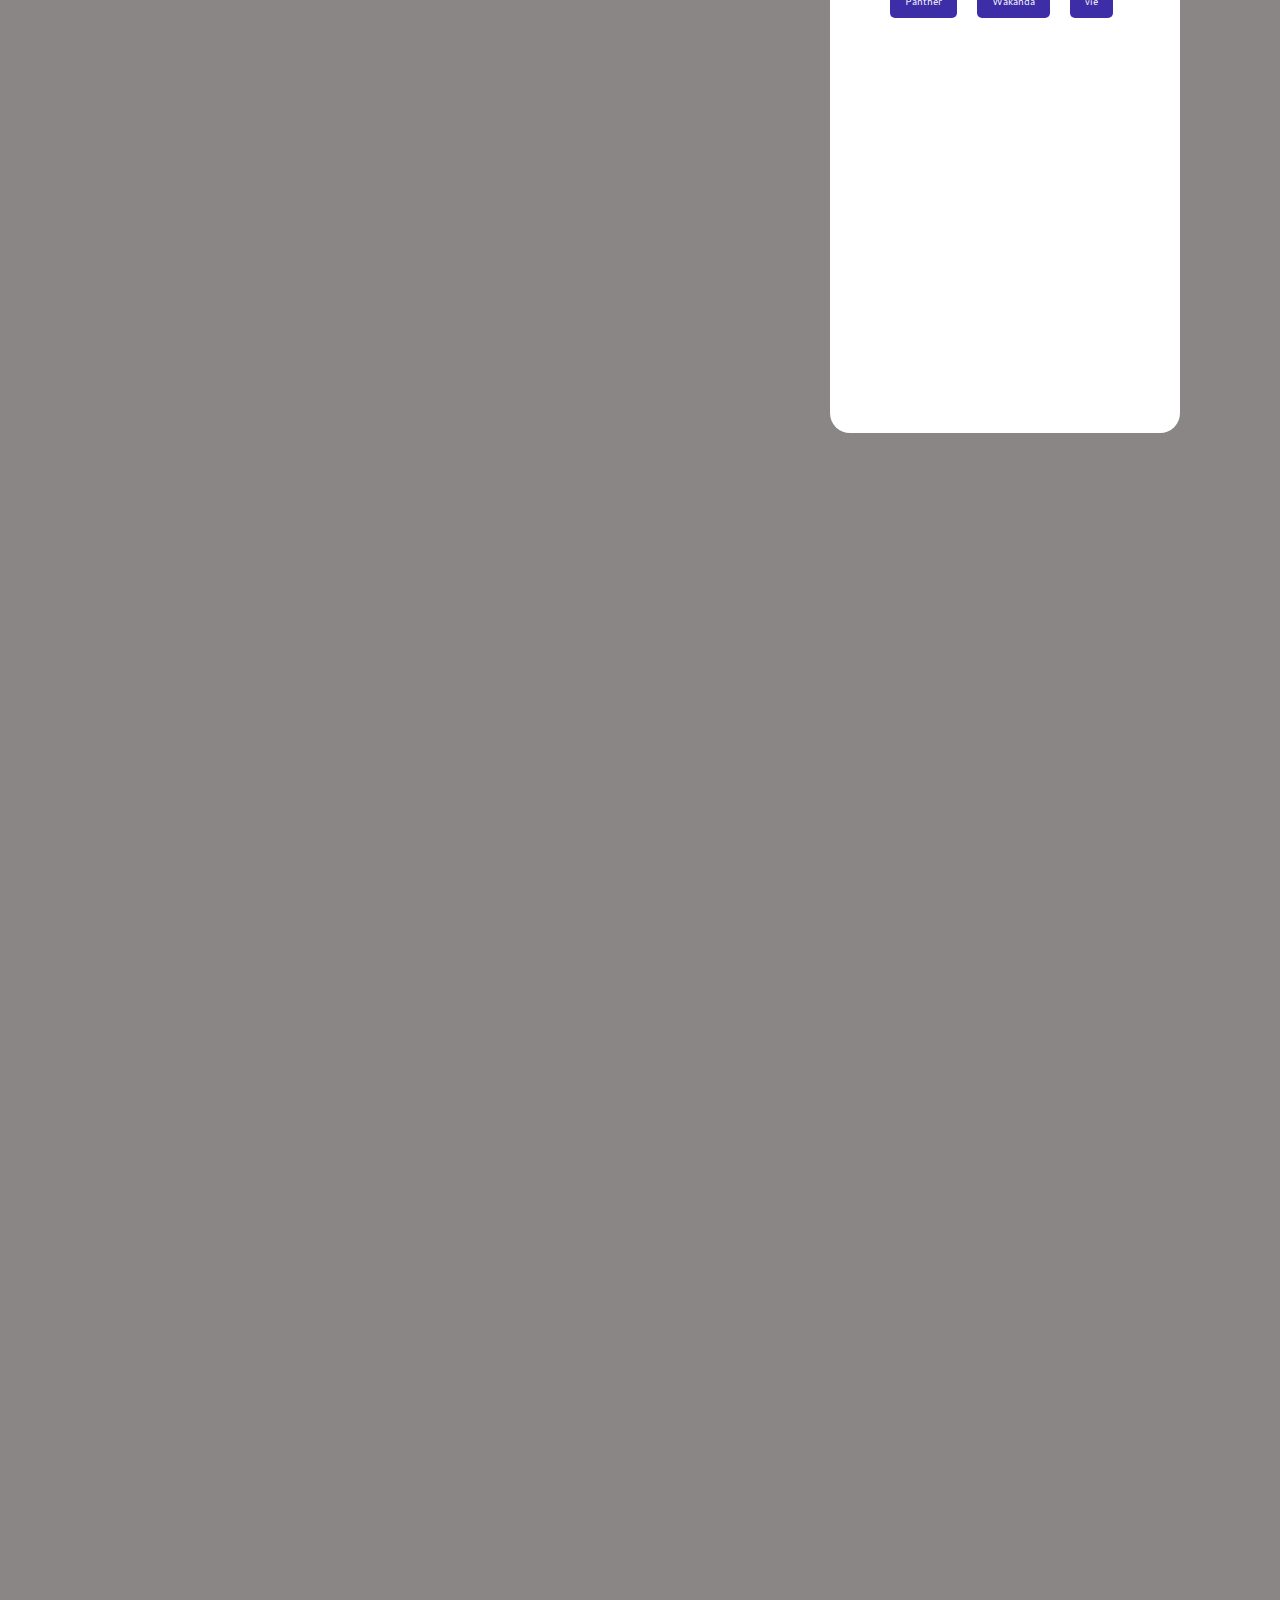
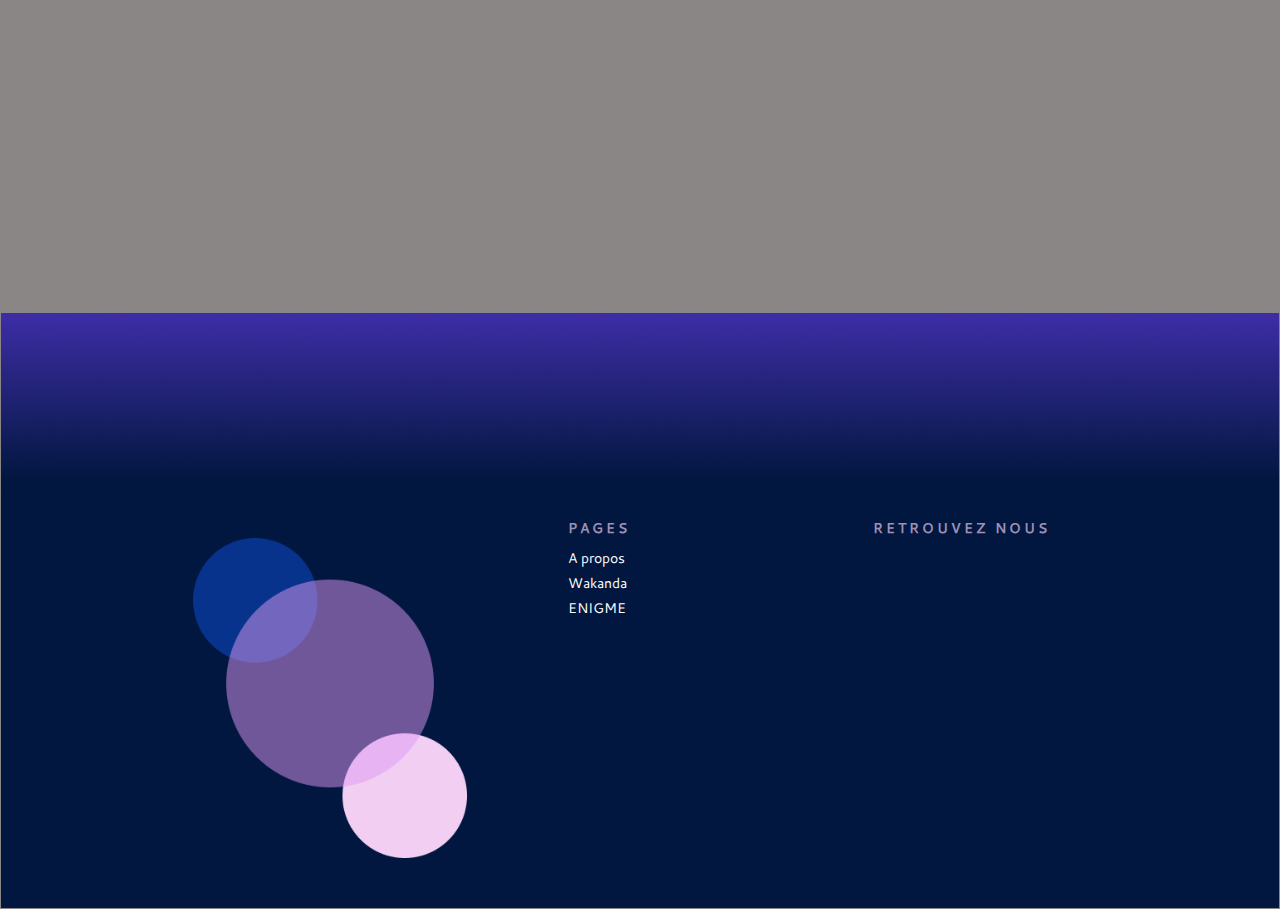
==== commit b8daf6f7: "editing js" ====
--- a/index.html
+++ b/index.html
@@ -5,7 +5,8 @@
     <meta http-equiv="X-UA-Compatible" content="IE=edge">
     <meta name="viewport" content="width=device-width, initial-scale=1.0">
     <link rel="stylesheet" href="./styles/style.css" type="text/css">
-    
+    <link rel="icon" href="./illustration/logo_souris_BP2_blanc.png" alt="icon">
+    <script src="./scripts/scroll.js"></script>
     <script src="https://code.jquery.com/jquery-3.6.0.min.js"></script>
     <title>BLACK PANTHER</title>
 </head>
@@ -51,18 +52,18 @@
                     <h2 class="forever">WAKANDA FOREVER</h2><br><br>
                     <p class="text">En plus d'être un film qui fait la part belle aux héroïnes, Black Panther rend hommage aux cultures africaine et afro-américaine. On y évoque le racisme, la colonisation et les violences contre les Afro-Américains.</p>
                     <p class="text">Ce film marque toute une génération, c'est 100% africain et c'est parfait.</p><br>
-                    <p class="text"><u>Voir plus &gt;</u></p>
+                    <a href="#article" class="text"><u>Voir plus &gt;</u></a>
                 </div>
             </div>
         </section>
         <div class="espace-vertical"></div><br><br>
         
-    <div id="carousel-container" class="exclude-fade">
+    <div id="carousel-container">
 
         <section id="slider-multimedia">
             <div class="slide-content">
                 <div class="slider-image">
-                    <img src="./illustration/Accueil/Pantherhome2.png" alt="killmonger">
+                    <img src="./illustration/Accueil/Pantherhome2.png" style="height: 100%;" alt="killmonger">
                 </div>
                 <div class="slider-text">
                     <h2 class="forever">KILLMONGER</h2>
@@ -157,7 +158,7 @@
                 </div>
                 <div class="slider-text">
                     <h2 class="forever">ULYSSE KLAUE</h2>
-                    <p class="personnes">Ulysses Klaue est un criminel international, gangster et vendeur d'armes sur le marché noir. En 1992, il collabora avec N'Jobu afin de voler une quantité importante de vibranium au Wakanda. Bien qu'il soit parvenu à voler et à s'échapper avec un stock important, il reçut une marque sur le cou de la part des Wakandais.</p>
+                    <p style="width: 100px;" class="personnes">Ulysses Klaue est un criminel international, gangster et vendeur d'armes sur le marché noir. En 1992, il collabora avec N'Jobu afin de voler une quantité importante de vibranium au Wakanda. Bien qu'il soit parvenu à voler et à s'échapper avec un stock important, il reçut une marque sur le cou de la part des Wakandais.</p>
                     <a href="#article">Voir plus &gt;</a>
                 </div>
             </div>
@@ -287,7 +288,8 @@
      <div class="espace-vertical" ></div>
 
 
-    <section id="contact"><div class="espace-vertical"></div>
+     <section id="contact" >
+        <div class="espace-vertical"></div>
         <div class="formulaire">
             <div class="form"><br>
                 <h4>Besoin de l'intervention de Wakanda?</h4>
@@ -305,6 +307,7 @@
                 </form>
             </div>
         </div>
+        <canvas id="myCanvas" width="400" height="200"></canvas>
     </section>
 </main>
 <footer class="reveal">
--- a/styles/style.css
+++ b/styles/style.css
@@ -8,6 +8,41 @@
     --bleu3-color:#021740;
 }
 
+.fade-in {
+    opacity: 0;
+    transform: translateX(-100px);
+    transition: opacity 1s, transform 1s;
+  }
+  
+  .fade-in.fade-in-visible {
+    opacity: 1;
+    transform: translateX(0);
+  }
+  
+  
+  /* Application de l'animation aux éléments */
+  h1, h2, p, img {
+    opacity: 0;
+    animation: fadeIn 1s ease-in-out;
+    transition: opacity 0.5s ease-in-out; 
+  }
+  
+  #contact {
+    opacity: 0; 
+    animation: fade-in 1s forwards; 
+}
+
+@keyframes fade-in {
+    from {
+        opacity: 0; 
+    }
+    to {
+        opacity: 1; 
+    }
+}
+
+
+
 @font-face{
     font-family: 'beyno';
     src: url("../font/beyno.ttf");
@@ -143,6 +178,7 @@
     justify-content: stretch;
     text-align: start;
     width: 35%;
+    
 }
 
 .personnes{
@@ -199,6 +235,9 @@
     height: 260px;
     max-width: 100%;
     transition: transform 0.5s ease;
+}
+#slider-multimedia a{
+    color: #fff;
 }
 
 #carousel-container {
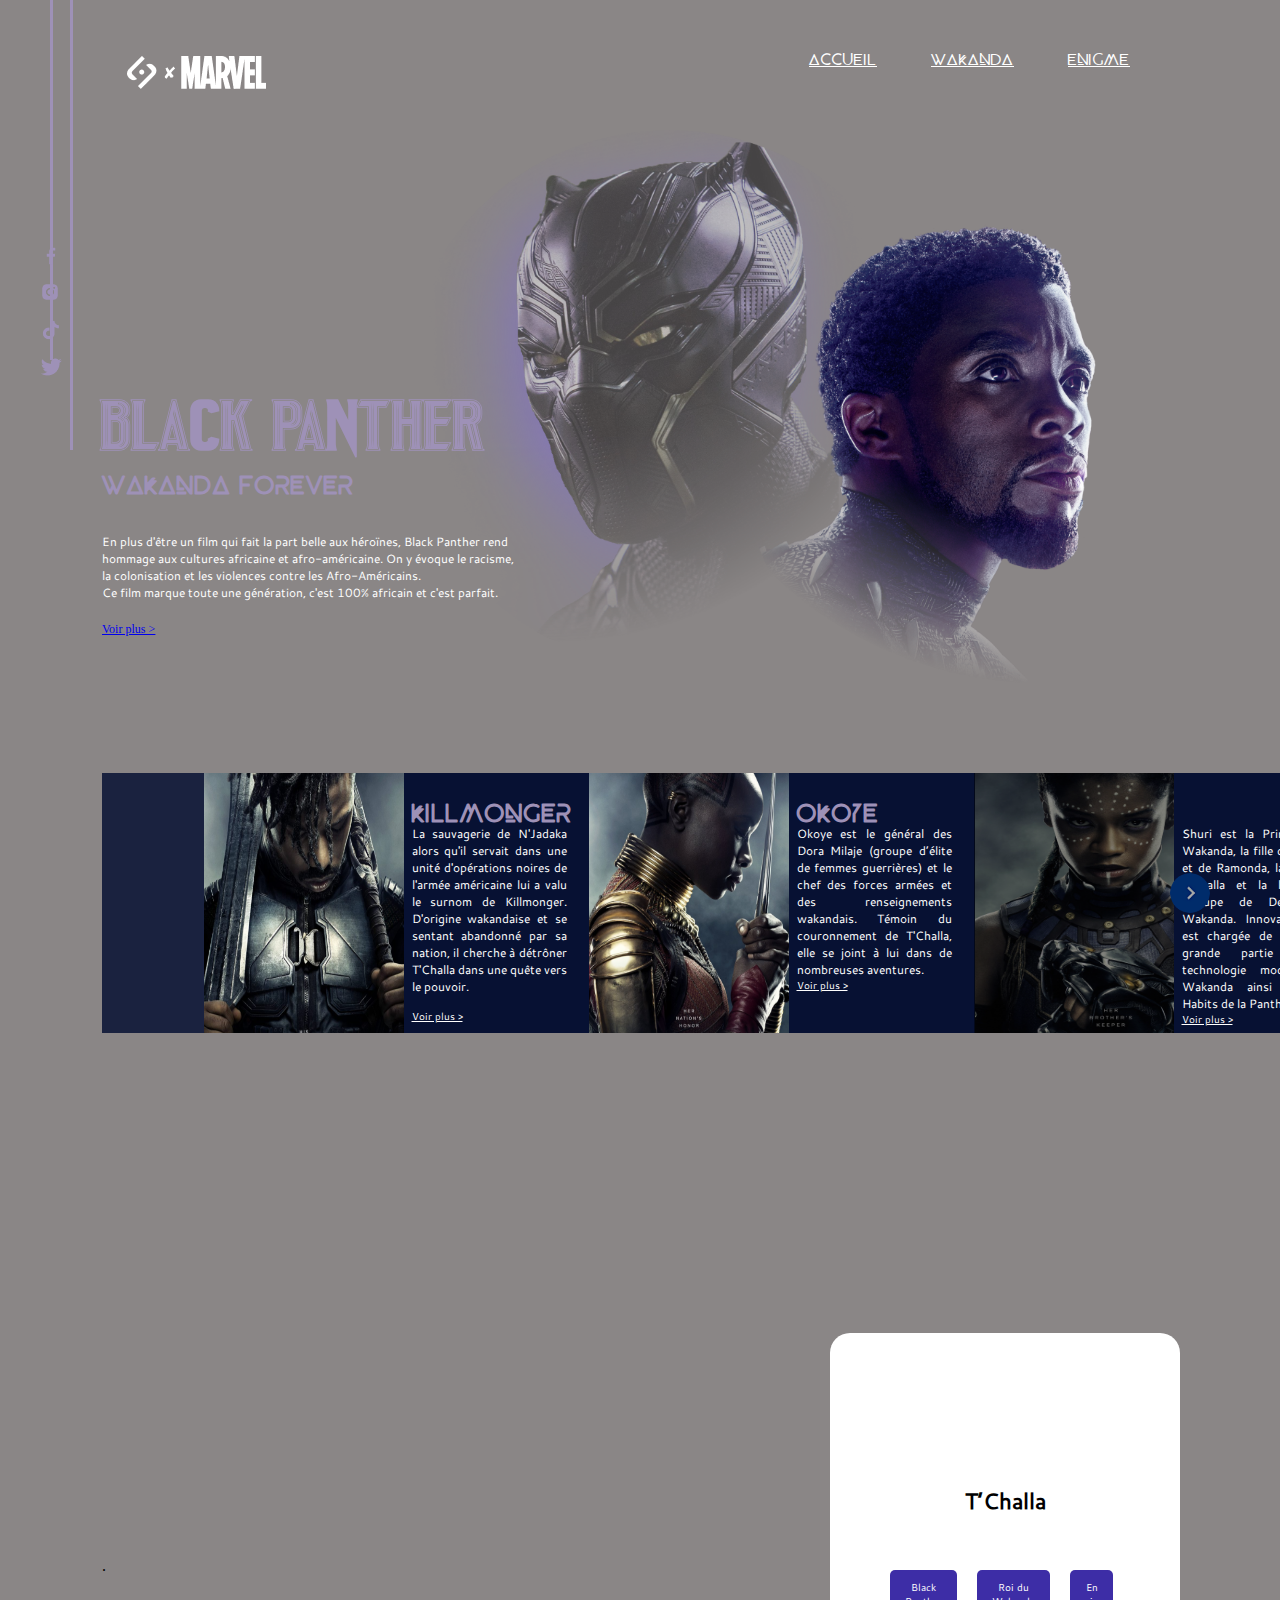
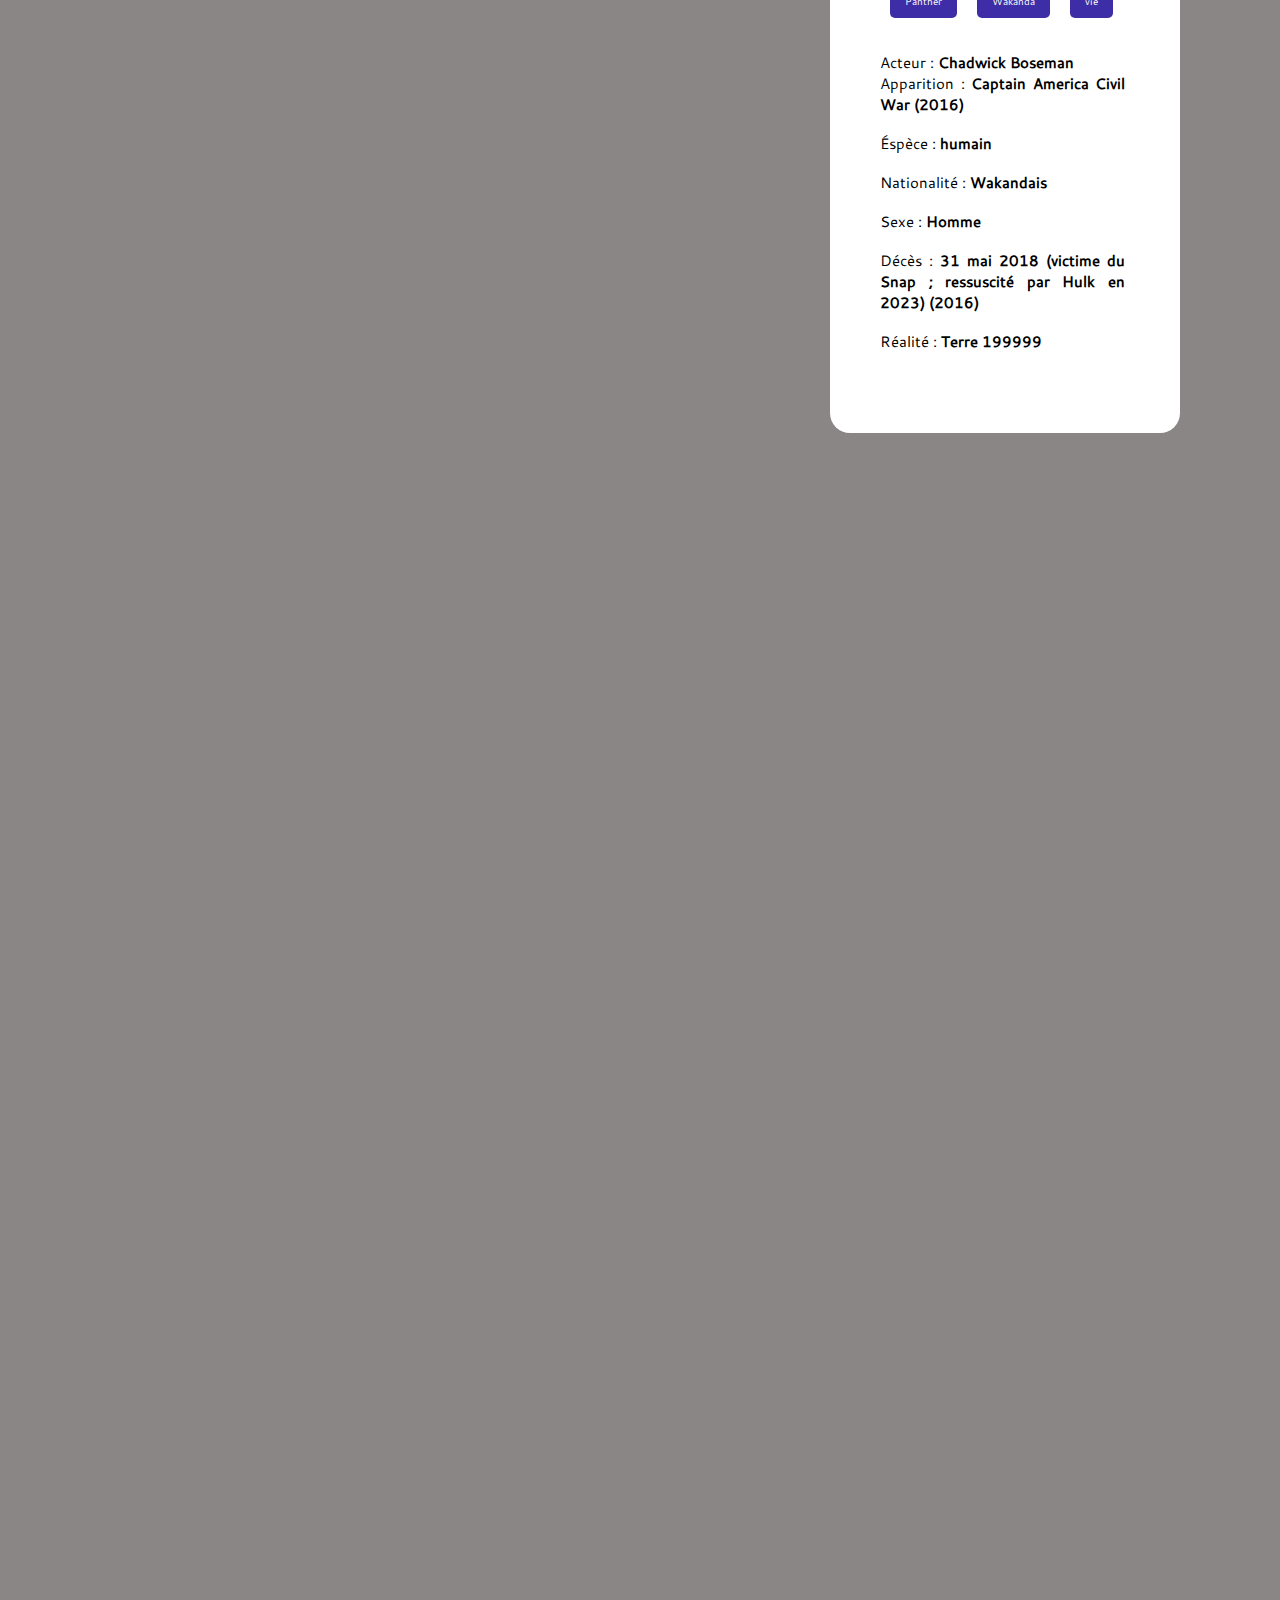
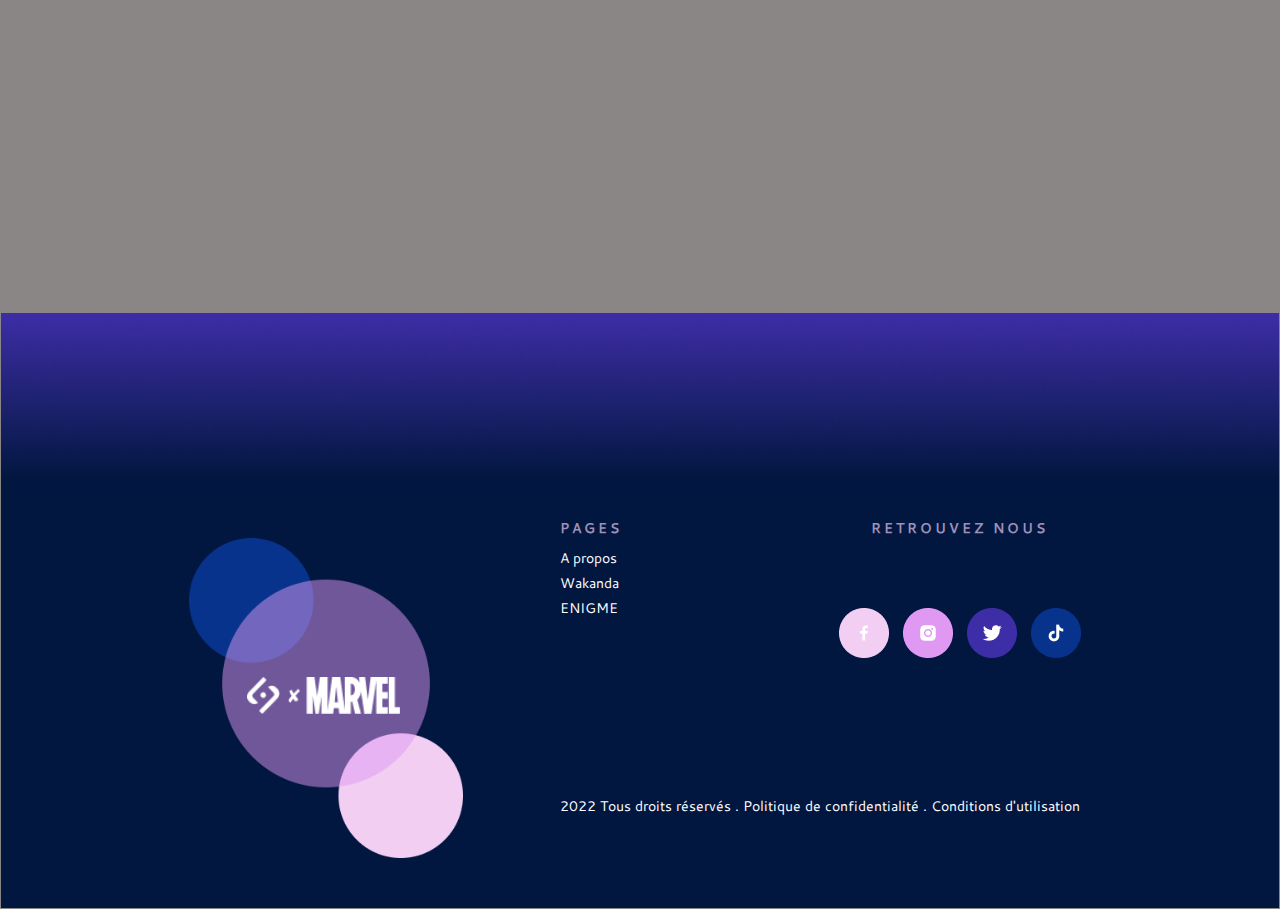
==== commit 752f08eb: "editing" ====
--- a/index.html
+++ b/index.html
@@ -11,8 +11,18 @@
     <title>BLACK PANTHER</title>
 </head>
 <body>
+    <div>
     <div class="line1"></div>
     <div class="line"></div>
+    <div class="scroll">
+           
+        <img src="./illustration/ofpages/icon_facebook.png" alt="facebook logo">
+        <img src="./illustration/ofpages/icon_instagram.png" alt="instagram logo">
+        <img src="./illustration/ofpages/icon_tiktok.png" alt="tiktok logo">
+        <img src="./illustration/ofpages/icon_twitter.png" alt="twitter logo">
+    </div>
+</div>
+
     <header>
         <nav class="container">
             <div>
@@ -30,20 +40,7 @@
 <main>
         <div class="espace-vertical"></div>
      <div class="espace-vertical"></div>
-     <div class="scroll">
-        <a href="http://www.marvel-cineverse.fr/pages/mcu/encyclopedie/personnages/black-panther.html">
-            <img src="./illustration/ofpages/icon_facebook.png" alt="facebook logo">
-        </a>
-        <a href="http://www.marvel-cineverse.fr/pages/mcu/encyclopedie/personnages/black-panther.html">
-            <img src="./illustration/ofpages/icon_instagram.png" alt="instagram logo">
-        </a>
-        <a href="http://www.marvel-cineverse.fr/pages/mcu/encyclopedie/personnages/black-panther.html">
-            <img src="./illustration/ofpages/icon_tiktok.png" alt="tiktok logo">
-        </a>
-        <a href="http://www.marvel-cineverse.fr/pages/mcu/encyclopedie/personnages/black-panther.html">
-            <img src="./illustration/ofpages/icon_twitter.png" alt="twitter logo">
-        </a>
-    </div>
+     
         <div class="espace-vertical"></div>
         <section id="perssonage">
             <div class="container">
@@ -349,7 +346,7 @@
         </div>
 
         <div class="pol">
-            <p><a href="#">2022 Tous droits réservés</a>       <a href="#">Politique de confidentialité</a>        <a href="#">Conditions d'utilisation</a></p>
+            <p><a href="#">2022 Tous droits réservés</a>   .    <a href="#">Politique de confidentialité</a>    .    <a href="#">Conditions d'utilisation</a></p>
         </div>
     </div>
 
--- a/styles/style.css
+++ b/styles/style.css
@@ -21,10 +21,17 @@
   
   
   /* Application de l'animation aux éléments */
-  h1, h2, p, img {
+
+#perssonage h1,
+#perssonage p,
+#perssonage h2,
+#article h2,
+#article p,
+#carte-identité img
+   {
     opacity: 0;
-    animation: fadeIn 1s ease-in-out;
-    transition: opacity 0.5s ease-in-out; 
+    transform: translateX(-100px);
+    transition: opacity 0.8s ease-in-out, transform 0.8s ease-in-out;
   }
   
   #contact {
@@ -149,6 +156,36 @@
     margin-left: 25px;
 }
 
+.line {
+            position: fixed;
+            width: 3px;
+            height: 40%;
+            background-color: var(--Violet-color);
+            left: 50px;
+            top: 0;
+            z-index: 9;
+            animation-timing-function: ease;
+}
+
+.line1 {
+            position: fixed;
+            width: 3px;
+            height: 50%;
+            background-color: var(--Violet-color);
+            left: 70px;
+            top: 0;
+            z-index: 9;
+            animation-timing-function: ease;
+}
+
+@keyframes descendLine {
+    0% {
+        top: -300px;
+    }
+    100% {
+        top: 0;
+    }
+}
 
 .scroll{
     display: flex;
@@ -559,6 +596,9 @@
 .findUs img:hover {
     transform: scale(110%);
 }
+figure{
+    margin-top: 60px;
+}
 
 .pol {
     display: flex;
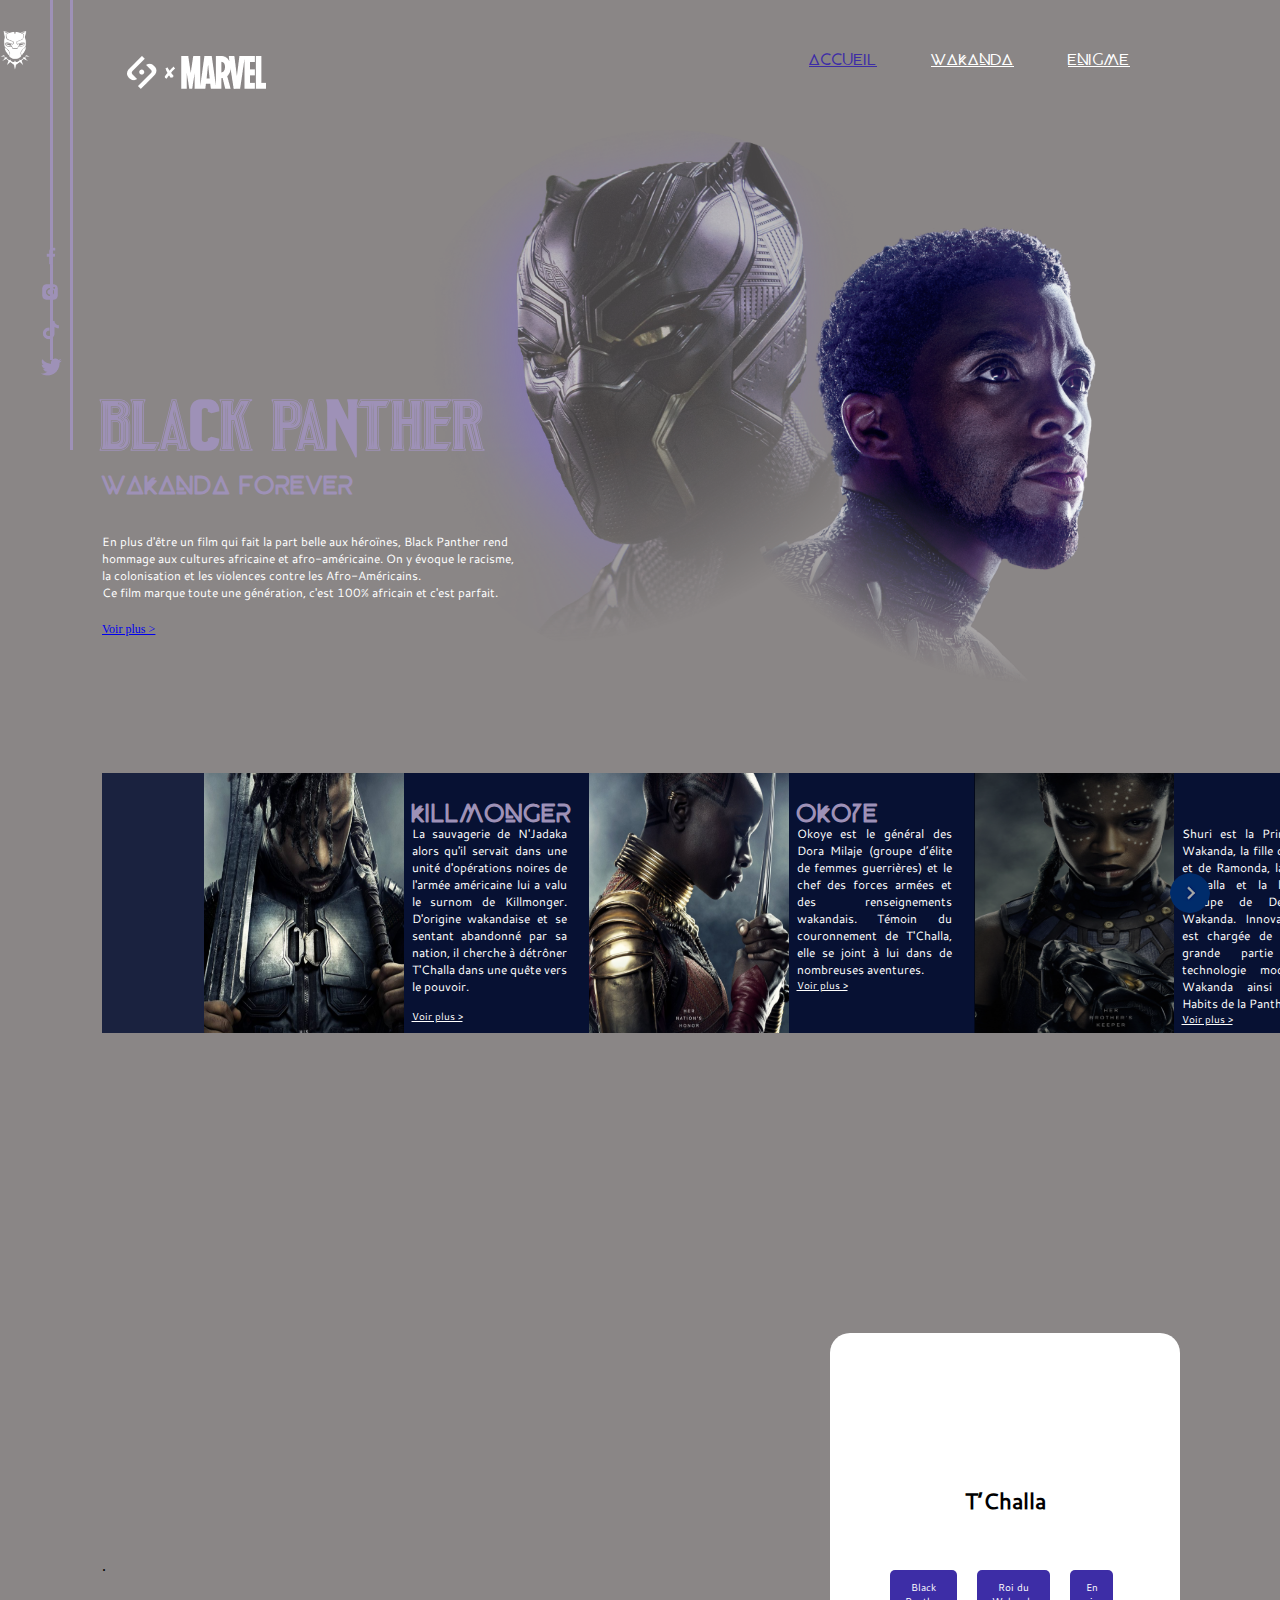
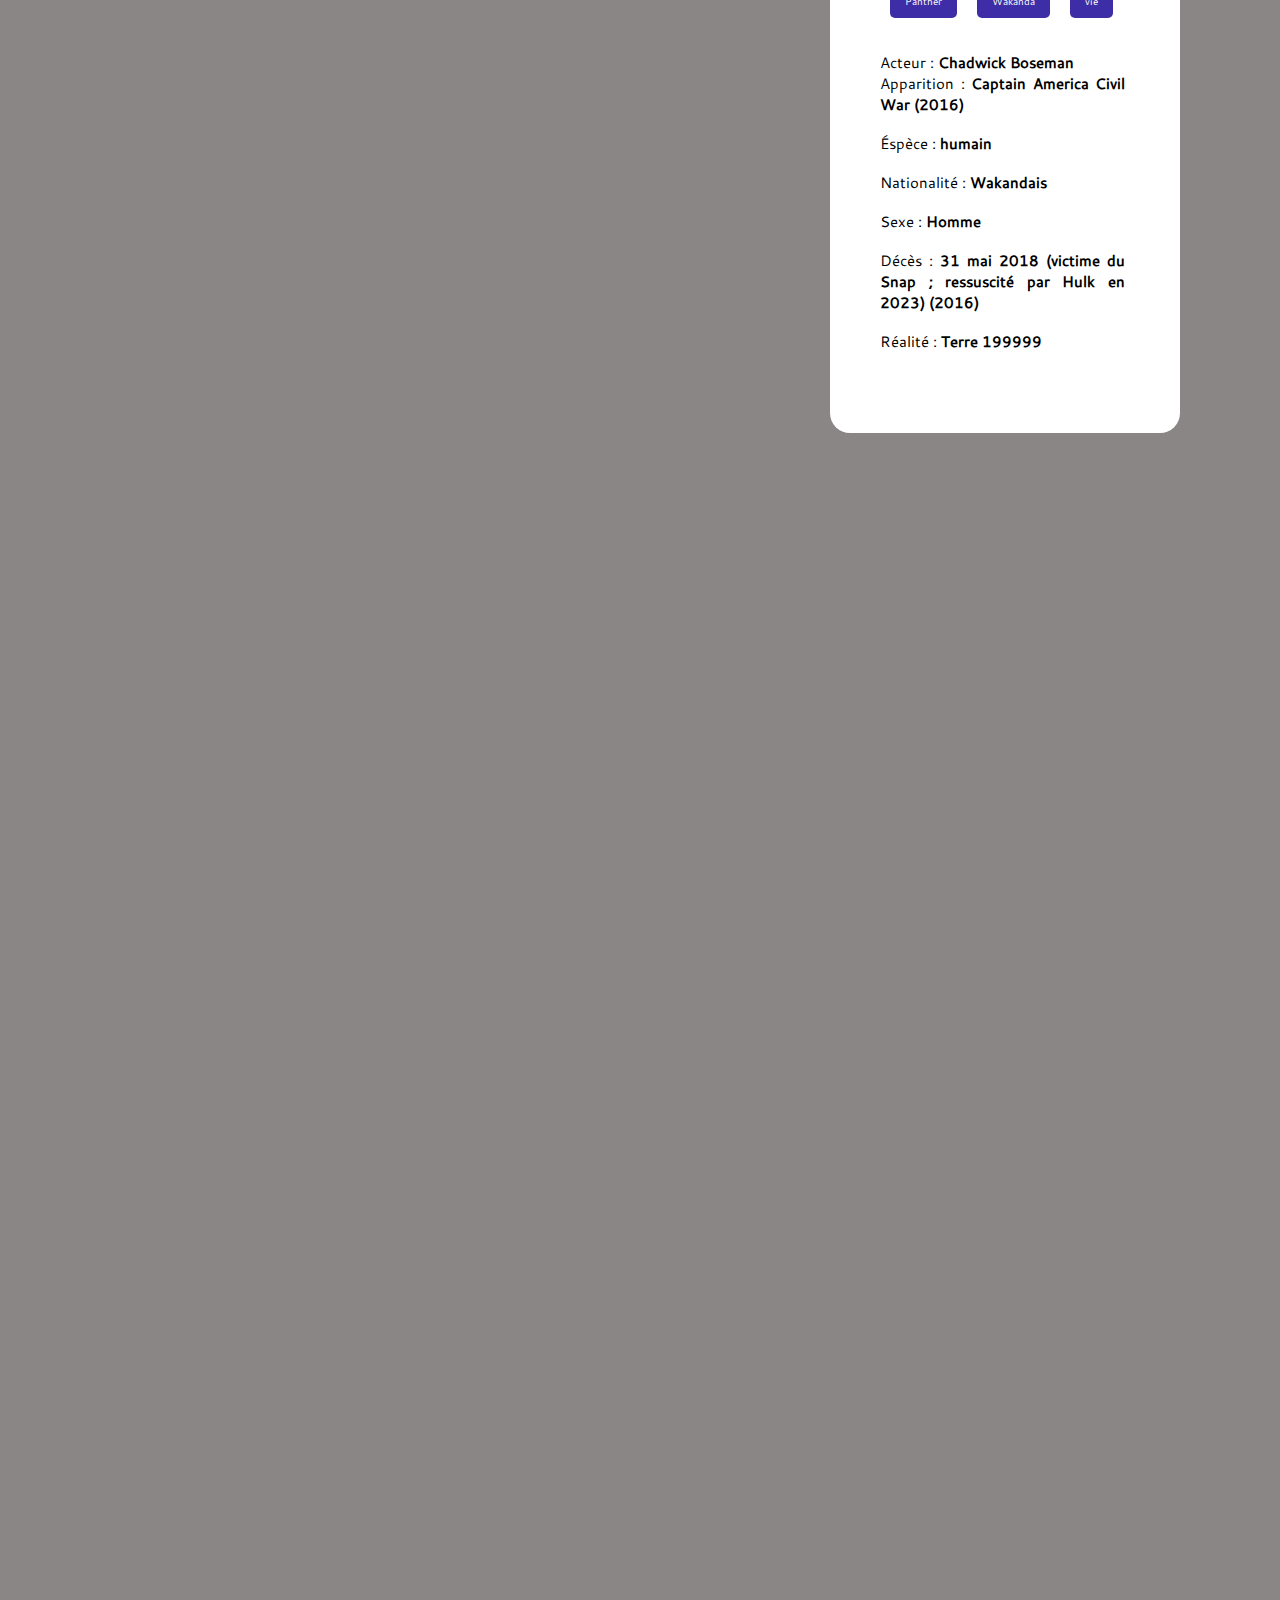
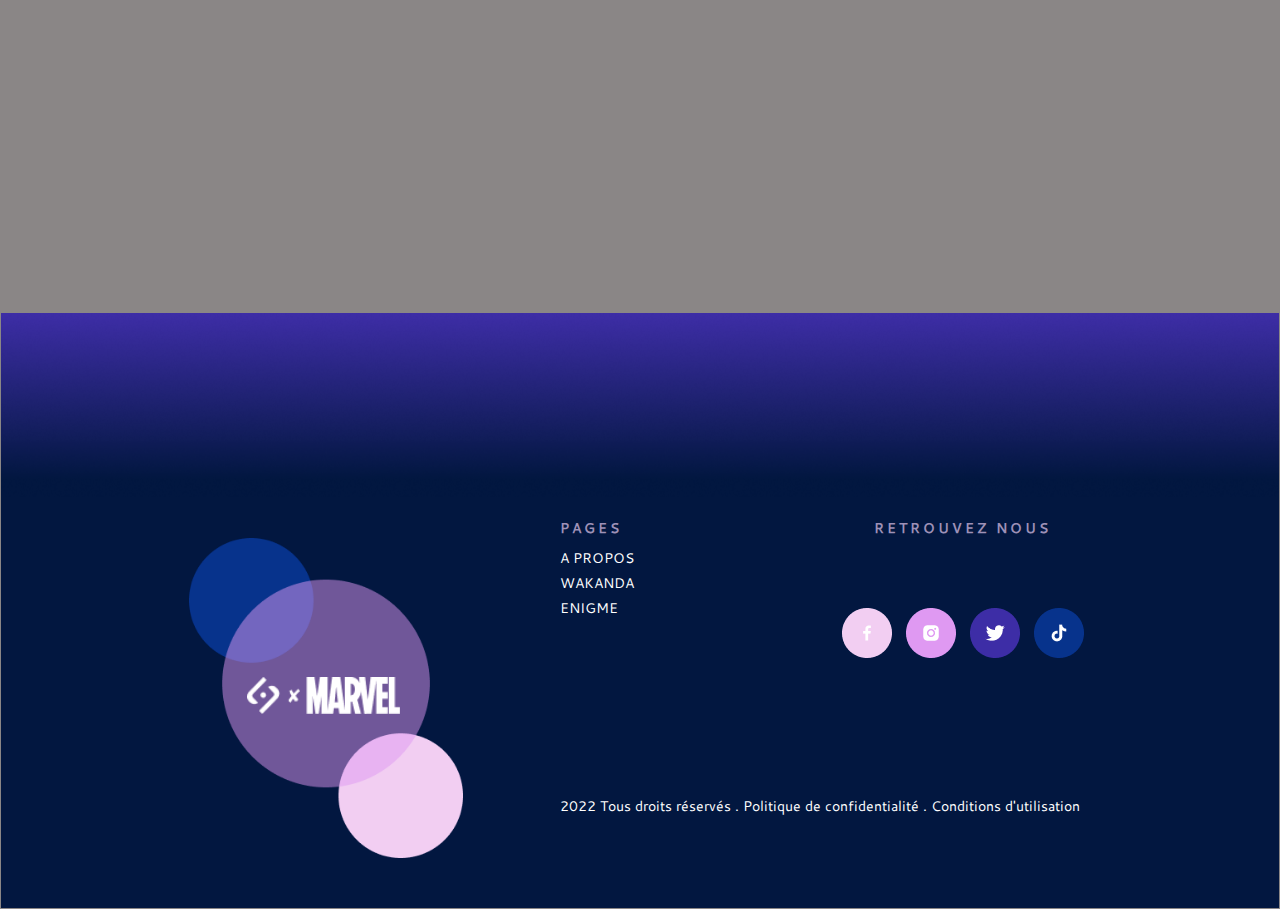
==== commit 52dce332: "adding" ====
--- a/index.html
+++ b/index.html
@@ -7,7 +7,7 @@
     <link rel="stylesheet" href="./styles/style.css" type="text/css">
     <link rel="icon" href="./illustration/logo_souris_BP2_blanc.png" alt="icon">
     <script src="./scripts/scroll.js"></script>
-    <script src="https://code.jquery.com/jquery-3.6.0.min.js"></script>
+    <script src="./scripts/jquery.js"></script>
     <title>BLACK PANTHER</title>
 </head>
 <body>
@@ -22,16 +22,19 @@
         <img src="./illustration/ofpages/icon_twitter.png" alt="twitter logo">
     </div>
 </div>
+<div id="image-suiveuse">
+    <img src="./illustration/3_Page_Enigme/Pantherenigme3.png" alt="Image suiveuse">
+</div>
 
     <header>
-        <nav class="container">
+        <nav>
             <div>
                 <a href="./index.html">
                     <img class="logo" src="./illustration/ofpages/footer2.png" alt="logo">
                 </a>
             </div>
             <ul>
-                <li><a href="index.html">ACCUEIL</a></li>
+                <li><a href="index.html" class="active">ACCUEIL</a></li>
                 <li><a href="wakanda.html">WAKANDA</a></li>
                 <li><a href="enigmes.html">ENIGME</a></li>
             </ul>
@@ -321,8 +324,8 @@
         <div class="pages">
             <h3>PAGES</h3>
             <ul>
-                <li><a href="#perssonage">A propos</a></li>
-                <li><a href="wakanda.html">Wakanda</a></li>
+                <li><a href="#perssonage">A PROPOS</a></li>
+                <li><a href="wakanda.html">WAKANDA</a></li>
                 <li><a href="enigmes.html">ENIGME</a></li>
             </ul>
         </div>
--- a/styles/style.css
+++ b/styles/style.css
@@ -136,8 +136,13 @@
     margin-right: 100px;
 }
 
-header ul li a{
-    color: white;
+nav ul li a.active,
+nav ul li a:hover {
+    color: var(--Bleu1-color);
+}
+
+nav ul li a {
+    color: var(--White-color);
 }
 
 header ul li{
@@ -147,35 +152,31 @@
     text-decoration: none;
 }
 
-ul li a:hover{
-    color: var(--Bleu1-color);
-}
-
 .logo{
     margin-top: 25px;
     margin-left: 25px;
 }
 
 .line {
-            position: fixed;
-            width: 3px;
-            height: 40%;
-            background-color: var(--Violet-color);
-            left: 50px;
-            top: 0;
-            z-index: 9;
-            animation-timing-function: ease;
+    position: fixed;
+    width: 3px;
+    height: 40%;
+    background-color: var(--Violet-color);
+    left: 50px;
+    top: 0;
+    z-index: 9;
+    animation-timing-function: ease;
 }
 
 .line1 {
-            position: fixed;
-            width: 3px;
-            height: 50%;
-            background-color: var(--Violet-color);
-            left: 70px;
-            top: 0;
-            z-index: 9;
-            animation-timing-function: ease;
+    position: fixed;
+    width: 3px;
+    height: 50%;
+    background-color: var(--Violet-color);
+    left: 70px;
+    top: 0;
+    z-index: 9;
+    animation-timing-function: ease;
 }
 
 @keyframes descendLine {
@@ -186,6 +187,19 @@
         top: 0;
     }
 }
+
+#image-suiveuse {
+    position: absolute;
+    pointer-events: none; 
+    z-index: 9999;
+}
+
+#image-suiveuse img {
+    width: 30px; 
+    height: 40px; 
+}
+
+
 
 .scroll{
     display: flex;
